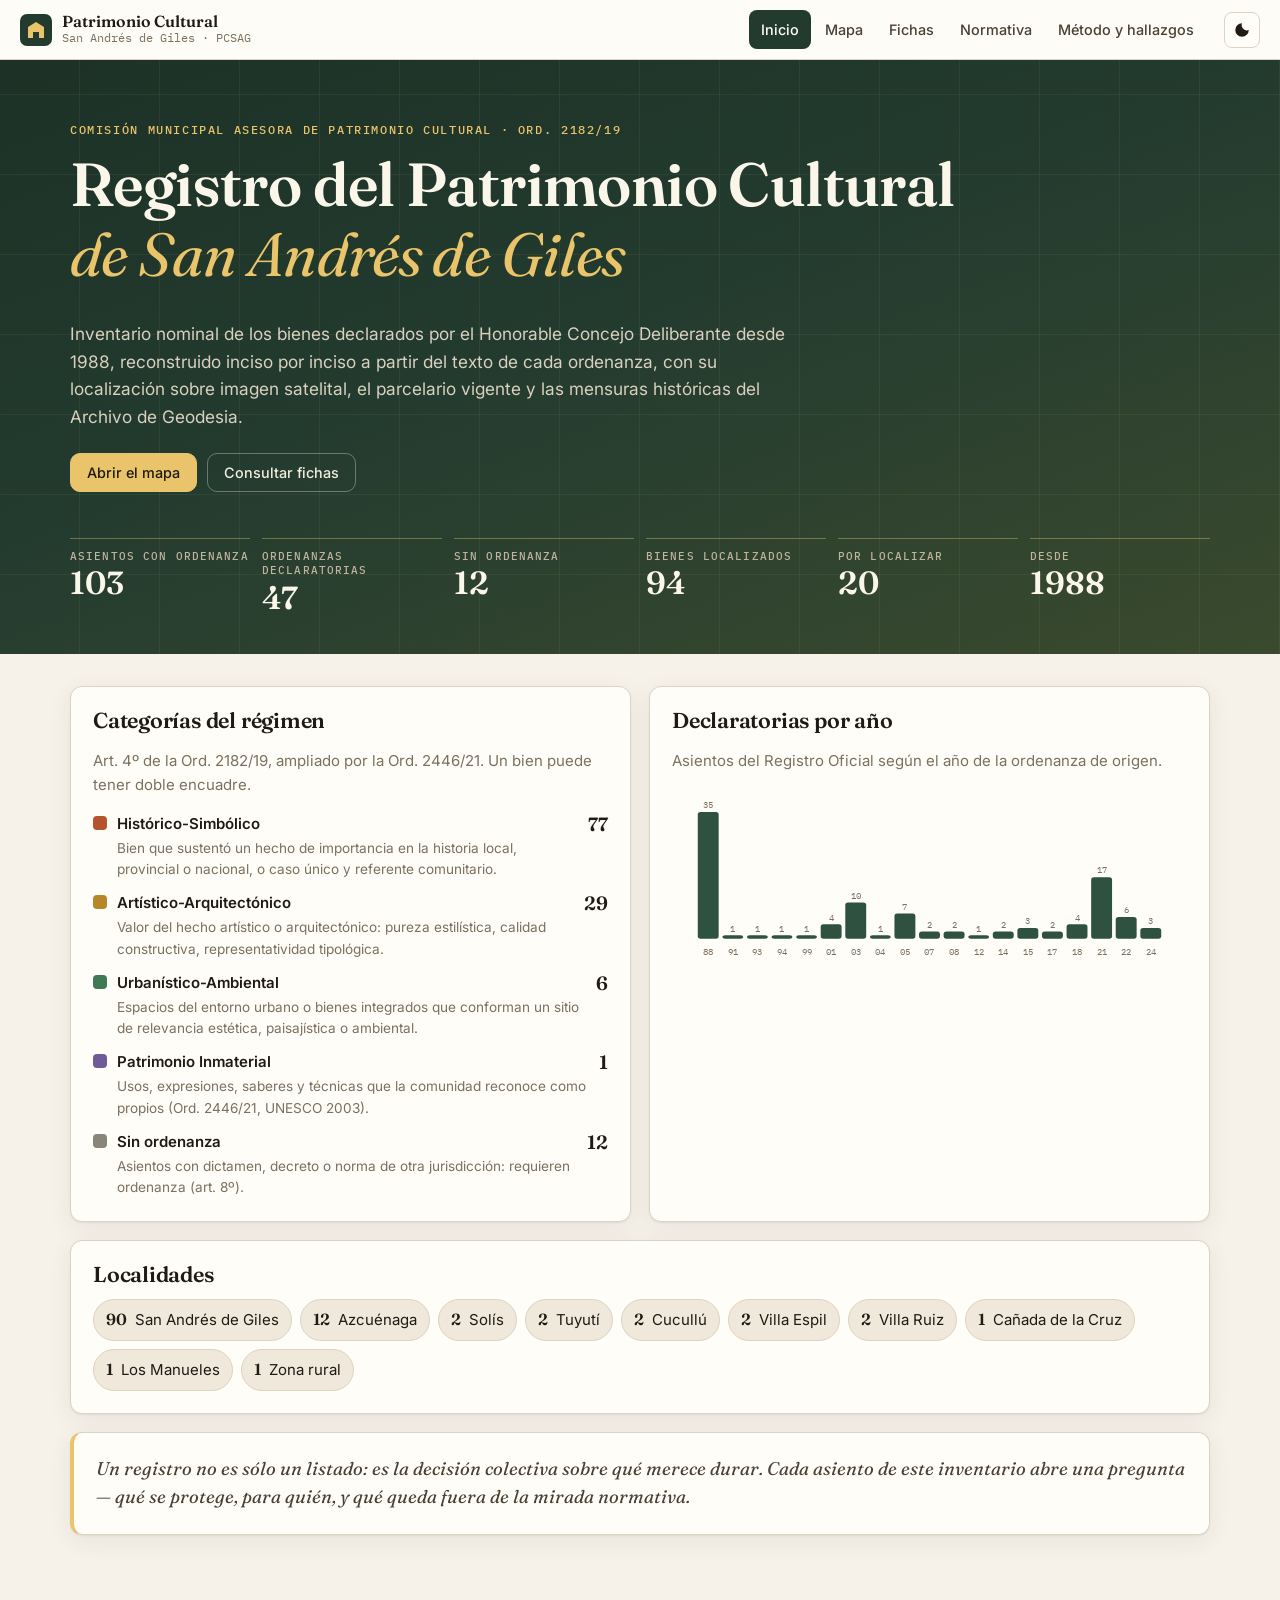
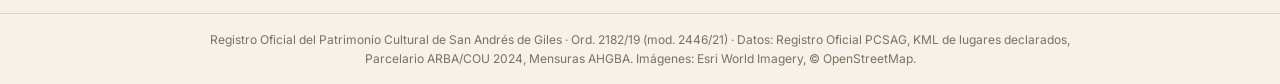
==== index.html @ 026e9250 "Initial commit" ====
<!doctype html>
<html lang="es">
<head>
<meta charset="utf-8">
<meta name="viewport" content="width=device-width, initial-scale=1">
<title>Registro del Patrimonio Cultural · San Andrés de Giles</title>
<meta name="description" content="Registro Oficial del Patrimonio Cultural de San Andrés de Giles (PCSAG): mapa de bienes declarados, fichas patrimoniales, parcelario actual y mensuras históricas del AHGBA.">
<link rel="icon" href="data:image/svg+xml,%3Csvg xmlns='http://www.w3.org/2000/svg' viewBox='0 0 32 32'%3E%3Crect width='32' height='32' rx='7' fill='%23233b2f'/%3E%3Cpath d='M8 24V13l8-5 8 5v11h-5v-6h-6v6z' fill='%23e9c46a'/%3E%3C/svg%3E">
<link rel="preconnect" href="https://fonts.googleapis.com">
<link rel="preconnect" href="https://fonts.gstatic.com" crossorigin>
<link href="https://fonts.googleapis.com/css2?family=Fraunces:ital,opsz,wght@0,9..144,400;0,9..144,600;0,9..144,700;1,9..144,400&family=Inter:wght@400;500;600&family=IBM+Plex+Mono:wght@400;500&display=swap" rel="stylesheet">
<link rel="stylesheet" href="vendor/leaflet/leaflet.css">
<link rel="stylesheet" href="css/styles.css">
</head>
<body>
<a class="skip" href="#main">Saltar al contenido</a>
<header class="top">
  <a class="brand" href="#/">
    <svg viewBox="0 0 32 32" aria-hidden="true"><rect width="32" height="32" rx="7" class="b-bg"/><path d="M8 24V13l8-5 8 5v11h-5v-6h-6v6z" class="b-fg"/></svg>
    <span><b>Patrimonio Cultural</b><small>San Andrés de Giles · PCSAG</small></span>
  </a>
  <nav class="tabs" aria-label="Secciones">
    <a href="#/" data-r="inicio">Inicio</a>
    <a href="#/mapa" data-r="mapa">Mapa</a>
    <a href="#/fichas" data-r="fichas">Fichas</a>
    <a href="#/normativa" data-r="normativa">Normativa</a>
    <a href="#/acerca" data-r="acerca">Método y hallazgos</a>
  </nav>
  <button class="icon-btn" id="themeBtn" title="Cambiar tema" aria-label="Cambiar tema claro u oscuro">
    <svg viewBox="0 0 24 24"><path d="M12 3a9 9 0 1 0 9 9 7 7 0 0 1-9-9z"/></svg>
  </button>
</header>

<main id="main">
  <!-- INICIO -->
  <section class="view" id="v-inicio">
    <div class="hero">
      <div class="hero-in">
        <p class="kicker">Comisión Municipal Asesora de Patrimonio Cultural · Ord. 2182/19</p>
        <h1>Registro del Patrimonio Cultural<br><em>de San Andrés de Giles</em></h1>
        <p class="lede">Inventario nominal de los bienes declarados por el Honorable Concejo Deliberante desde 1988, reconstruido inciso por inciso a partir del texto de cada ordenanza, con su localización sobre imagen satelital, el parcelario vigente y las mensuras históricas del Archivo de Geodesia.</p>
        <div class="hero-cta">
          <a class="btn primary" href="#/mapa">Abrir el mapa</a>
          <a class="btn" href="#/fichas">Consultar fichas</a>
        </div>
      </div>
      <dl class="stats" id="stats"></dl>
    </div>
    <div class="wrap">
      <div class="grid2">
        <article class="panel">
          <h2>Categorías del régimen</h2>
          <p class="muted">Art. 4º de la Ord. 2182/19, ampliado por la Ord. 2446/21. Un bien puede tener doble encuadre.</p>
          <ul class="cats" id="catList"></ul>
        </article>
        <article class="panel">
          <h2>Declaratorias por año</h2>
          <p class="muted">Asientos del Registro Oficial según el año de la ordenanza de origen.</p>
          <div id="chartYears" class="chart"></div>
        </article>
      </div>
      <article class="panel">
        <h2>Localidades</h2>
        <div class="loc-strip" id="locStrip"></div>
      </article>
      <article class="panel quote">
        <p>Un registro no es sólo un listado: es la decisión colectiva sobre qué merece durar. Cada asiento de este inventario abre una pregunta — qué se protege, para quién, y qué queda fuera de la mirada normativa.</p>
      </article>
    </div>
  </section>

  <!-- MAPA -->
  <section class="view" id="v-mapa">
    <div class="map-shell">
      <aside class="side" id="side">
        <div class="side-head">
          <input type="search" id="mapSearch" placeholder="Buscar bien, ordenanza o nomenclatura (I-A-95-2)…" aria-label="Buscar en el mapa">
          <div class="chips" id="mapFilters"></div>
        </div>
        <div class="side-list" id="mapList"></div>
        <div class="side-foot" id="locPanel"></div>
      </aside>
      <div class="map-wrap">
        <div id="map" role="region" aria-label="Mapa del patrimonio"></div>
        <button class="side-toggle" id="sideToggle" aria-label="Mostrar u ocultar lista">☰ Lista</button>
        <div class="layers" id="layers">
          <h3>Capas</h3>
          <label><input type="checkbox" data-l="bienes" checked> Bienes declarados</label>
          <label><input type="checkbox" data-l="parcelario"> Parcelario 2024 <span class="note" id="parcNote"></span></label>
          <label><input type="checkbox" data-l="mensuras"> Mensuras históricas AHGBA</label>
          <label><input type="checkbox" data-l="caminos"> Caminos de las mensuras</label>
          <label><input type="checkbox" data-l="estancias"> Estancias, puestos y postas</label>
          <label class="op">Opacidad mensuras <input type="range" id="mensOp" min="0" max="100" value="55"></label>
          <h3>Base</h3>
          <label><input type="radio" name="base" value="sat" checked> Satelital + nombres</label>
          <label><input type="radio" name="base" value="satp"> Satelital puro</label>
          <label><input type="radio" name="base" value="osm"> Callejero</label>
          <div class="legend" id="legend"></div>
        </div>
        <div class="locate-bar" id="locateBar" hidden></div>
      </div>
    </div>
  </section>

  <!-- FICHAS -->
  <section class="view" id="v-fichas">
    <div class="wrap">
      <header class="sec-head">
        <p class="kicker">Catálogo</p>
        <h1>Fichas patrimoniales</h1>
        <p class="muted">Una ficha por asiento del Registro Oficial (103 bienes con ordenanza) y por cada asiento sin respaldo de ordenanza (12).</p>
      </header>
      <div class="filters" id="fFilters">
        <input type="search" id="fSearch" placeholder="Buscar por nombre, ubicación, ordenanza…" aria-label="Buscar fichas">
        <select id="fLoc" aria-label="Localidad"></select>
        <select id="fCat" aria-label="Categoría"></select>
        <select id="fTipo" aria-label="Tipo de bien"></select>
        <select id="fLst" aria-label="Localización"></select>
        <label class="chk"><input type="checkbox" id="fSin"> Incluir sin ordenanza</label>
      </div>
      <p class="count" id="fCount"></p>
      <div class="cards" id="cards"></div>
    </div>
  </section>

  <!-- FICHA -->
  <section class="view" id="v-ficha"><div class="wrap" id="ficha"></div></section>

  <!-- NORMATIVA -->
  <section class="view" id="v-normativa">
    <div class="wrap">
      <header class="sec-head">
        <p class="kicker">Marco normativo</p>
        <h1>Ordenanzas y régimen</h1>
        <p class="muted">Régimen orgánico y ordenanzas declaratorias del H.C.D., con el número de asientos que cada una genera en el Registro.</p>
      </header>
      <div id="normas"></div>
      <h2 class="mt">Solicitudes con dictamen desfavorable</h2>
      <div id="desf"></div>
    </div>
  </section>

  <!-- ACERCA -->
  <section class="view" id="v-acerca">
    <div class="wrap prose" id="acerca"></div>
  </section>
</main>

<footer class="foot">
  <p>Registro Oficial del Patrimonio Cultural de San Andrés de Giles · Ord. 2182/19 (mod. 2446/21) · Datos: Registro Oficial PCSAG, KML de lugares declarados, Parcelario ARBA/COU 2024, Mensuras AHGBA. Imágenes: Esri World Imagery, © OpenStreetMap.</p>
</footer>

<script src="vendor/leaflet/leaflet.js"></script>
<script src="js/app.js"></script>
</body>
</html>
---- vendor/leaflet/leaflet.css ----
/* required styles */

.leaflet-pane,
.leaflet-tile,
.leaflet-marker-icon,
.leaflet-marker-shadow,
.leaflet-tile-container,
.leaflet-pane > svg,
.leaflet-pane > canvas,
.leaflet-zoom-box,
.leaflet-image-layer,
.leaflet-layer {
	position: absolute;
	left: 0;
	top: 0;
	}
.leaflet-container {
	overflow: hidden;
	}
.leaflet-tile,
.leaflet-marker-icon,
.leaflet-marker-shadow {
	-webkit-user-select: none;
	   -moz-user-select: none;
	        user-select: none;
	  -webkit-user-drag: none;
	}
/* Prevents IE11 from highlighting tiles in blue */
.leaflet-tile::selection {
	background: transparent;
}
/* Safari renders non-retina tile on retina better with this, but Chrome is worse */
.leaflet-safari .leaflet-tile {
	image-rendering: -webkit-optimize-contrast;
	}
/* hack that prevents hw layers "stretching" when loading new tiles */
.leaflet-safari .leaflet-tile-container {
	width: 1600px;
	height: 1600px;
	-webkit-transform-origin: 0 0;
	}
.leaflet-marker-icon,
.leaflet-marker-shadow {
	display: block;
	}
/* .leaflet-container svg: reset svg max-width decleration shipped in Joomla! (joomla.org) 3.x */
/* .leaflet-container img: map is broken in FF if you have max-width: 100% on tiles */
.leaflet-container .leaflet-overlay-pane svg {
	max-width: none !important;
	max-height: none !important;
	}
.leaflet-container .leaflet-marker-pane img,
.leaflet-container .leaflet-shadow-pane img,
.leaflet-container .leaflet-tile-pane img,
.leaflet-container img.leaflet-image-layer,
.leaflet-container .leaflet-tile {
	max-width: none !important;
	max-height: none !important;
	width: auto;
	padding: 0;
	}

.leaflet-container img.leaflet-tile {
	/* See: https://bugs.chromium.org/p/chromium/issues/detail?id=600120 */
	mix-blend-mode: plus-lighter;
}

.leaflet-container.leaflet-touch-zoom {
	-ms-touch-action: pan-x pan-y;
	touch-action: pan-x pan-y;
	}
.leaflet-container.leaflet-touch-drag {
	-ms-touch-action: pinch-zoom;
	/* Fallback for FF which doesn't support pinch-zoom */
	touch-action: none;
	touch-action: pinch-zoom;
}
.leaflet-container.leaflet-touch-drag.leaflet-touch-zoom {
	-ms-touch-action: none;
	touch-action: none;
}
.leaflet-container {
	-webkit-tap-highlight-color: transparent;
}
.leaflet-container a {
	-webkit-tap-highlight-color: rgba(51, 181, 229, 0.4);
}
.leaflet-tile {
	filter: inherit;
	visibility: hidden;
	}
.leaflet-tile-loaded {
	visibility: inherit;
	}
.leaflet-zoom-box {
	width: 0;
	height: 0;
	-moz-box-sizing: border-box;
	     box-sizing: border-box;
	z-index: 800;
	}
/* workaround for https://bugzilla.mozilla.org/show_bug.cgi?id=888319 */
.leaflet-overlay-pane svg {
	-moz-user-select: none;
	}

.leaflet-pane         { z-index: 400; }

.leaflet-tile-pane    { z-index: 200; }
.leaflet-overlay-pane { z-index: 400; }
.leaflet-shadow-pane  { z-index: 500; }
.leaflet-marker-pane  { z-index: 600; }
.leaflet-tooltip-pane   { z-index: 650; }
.leaflet-popup-pane   { z-index: 700; }

.leaflet-map-pane canvas { z-index: 100; }
.leaflet-map-pane svg    { z-index: 200; }

.leaflet-vml-shape {
	width: 1px;
	height: 1px;
	}
.lvml {
	behavior: url(#default#VML);
	display: inline-block;
	position: absolute;
	}


/* control positioning */

.leaflet-control {
	position: relative;
	z-index: 800;
	pointer-events: visiblePainted; /* IE 9-10 doesn't have auto */
	pointer-events: auto;
	}
.leaflet-top,
.leaflet-bottom {
	position: absolute;
	z-index: 1000;
	pointer-events: none;
	}
.leaflet-top {
	top: 0;
	}
.leaflet-right {
	right: 0;
	}
.leaflet-bottom {
	bottom: 0;
	}
.leaflet-left {
	left: 0;
	}
.leaflet-control {
	float: left;
	clear: both;
	}
.leaflet-right .leaflet-control {
	float: right;
	}
.leaflet-top .leaflet-control {
	margin-top: 10px;
	}
.leaflet-bottom .leaflet-control {
	margin-bottom: 10px;
	}
.leaflet-left .leaflet-control {
	margin-left: 10px;
	}
.leaflet-right .leaflet-control {
	margin-right: 10px;
	}


/* zoom and fade animations */

.leaflet-fade-anim .leaflet-popup {
	opacity: 0;
	-webkit-transition: opacity 0.2s linear;
	   -moz-transition: opacity 0.2s linear;
	        transition: opacity 0.2s linear;
	}
.leaflet-fade-anim .leaflet-map-pane .leaflet-popup {
	opacity: 1;
	}
.leaflet-zoom-animated {
	-webkit-transform-origin: 0 0;
	    -ms-transform-origin: 0 0;
	        transform-origin: 0 0;
	}
svg.leaflet-zoom-animated {
	will-change: transform;
}

.leaflet-zoom-anim .leaflet-zoom-animated {
	-webkit-transition: -webkit-transform 0.25s cubic-bezier(0,0,0.25,1);
	   -moz-transition:    -moz-transform 0.25s cubic-bezier(0,0,0.25,1);
	        transition:         transform 0.25s cubic-bezier(0,0,0.25,1);
	}
.leaflet-zoom-anim .leaflet-tile,
.leaflet-pan-anim .leaflet-tile {
	-webkit-transition: none;
	   -moz-transition: none;
	        transition: none;
	}

.leaflet-zoom-anim .leaflet-zoom-hide {
	visibility: hidden;
	}


/* cursors */

.leaflet-interactive {
	cursor: pointer;
	}
.leaflet-grab {
	cursor: -webkit-grab;
	cursor:    -moz-grab;
	cursor:         grab;
	}
.leaflet-crosshair,
.leaflet-crosshair .leaflet-interactive {
	cursor: crosshair;
	}
.leaflet-popup-pane,
.leaflet-control {
	cursor: auto;
	}
.leaflet-dragging .leaflet-grab,
.leaflet-dragging .leaflet-grab .leaflet-interactive,
.leaflet-dragging .leaflet-marker-draggable {
	cursor: move;
	cursor: -webkit-grabbing;
	cursor:    -moz-grabbing;
	cursor:         grabbing;
	}

/* marker & overlays interactivity */
.leaflet-marker-icon,
.leaflet-marker-shadow,
.leaflet-image-layer,
.leaflet-pane > svg path,
.leaflet-tile-container {
	pointer-events: none;
	}

.leaflet-marker-icon.leaflet-interactive,
.leaflet-image-layer.leaflet-interactive,
.leaflet-pane > svg path.leaflet-interactive,
svg.leaflet-image-layer.leaflet-interactive path {
	pointer-events: visiblePainted; /* IE 9-10 doesn't have auto */
	pointer-events: auto;
	}

/* visual tweaks */

.leaflet-container {
	background: #ddd;
	outline-offset: 1px;
	}
.leaflet-container a {
	color: #0078A8;
	}
.leaflet-zoom-box {
	border: 2px dotted #38f;
	background: rgba(255,255,255,0.5);
	}


/* general typography */
.leaflet-container {
	font-family: "Helvetica Neue", Arial, Helvetica, sans-serif;
	font-size: 12px;
	font-size: 0.75rem;
	line-height: 1.5;
	}


/* general toolbar styles */

.leaflet-bar {
	box-shadow: 0 1px 5px rgba(0,0,0,0.65);
	border-radius: 4px;
	}
.leaflet-bar a {
	background-color: #fff;
	border-bottom: 1px solid #ccc;
	width: 26px;
	height: 26px;
	line-height: 26px;
	display: block;
	text-align: center;
	text-decoration: none;
	color: black;
	}
.leaflet-bar a,
.leaflet-control-layers-toggle {
	background-position: 50% 50%;
	background-repeat: no-repeat;
	display: block;
	}
.leaflet-bar a:hover,
.leaflet-bar a:focus {
	background-color: #f4f4f4;
	}
.leaflet-bar a:first-child {
	border-top-left-radius: 4px;
	border-top-right-radius: 4px;
	}
.leaflet-bar a:last-child {
	border-bottom-left-radius: 4px;
	border-bottom-right-radius: 4px;
	border-bottom: none;
	}
.leaflet-bar a.leaflet-disabled {
	cursor: default;
	background-color: #f4f4f4;
	color: #bbb;
	}

.leaflet-touch .leaflet-bar a {
	width: 30px;
	height: 30px;
	line-height: 30px;
	}
.leaflet-touch .leaflet-bar a:first-child {
	border-top-left-radius: 2px;
	border-top-right-radius: 2px;
	}
.leaflet-touch .leaflet-bar a:last-child {
	border-bottom-left-radius: 2px;
	border-bottom-right-radius: 2px;
	}

/* zoom control */

.leaflet-control-zoom-in,
.leaflet-control-zoom-out {
	font: bold 18px 'Lucida Console', Monaco, monospace;
	text-indent: 1px;
	}

.leaflet-touch .leaflet-control-zoom-in, .leaflet-touch .leaflet-control-zoom-out  {
	font-size: 22px;
	}


/* layers control */

.leaflet-control-layers {
	box-shadow: 0 1px 5px rgba(0,0,0,0.4);
	background: #fff;
	border-radius: 5px;
	}
.leaflet-control-layers-toggle {
	background-image: url(images/layers.png);
	width: 36px;
	height: 36px;
	}
.leaflet-retina .leaflet-control-layers-toggle {
	background-image: url(images/layers-2x.png);
	background-size: 26px 26px;
	}
.leaflet-touch .leaflet-control-layers-toggle {
	width: 44px;
	height: 44px;
	}
.leaflet-control-layers .leaflet-control-layers-list,
.leaflet-control-layers-expanded .leaflet-control-layers-toggle {
	display: none;
	}
.leaflet-control-layers-expanded .leaflet-control-layers-list {
	display: block;
	position: relative;
	}
.leaflet-control-layers-expanded {
	padding: 6px 10px 6px 6px;
	color: #333;
	background: #fff;
	}
.leaflet-control-layers-scrollbar {
	overflow-y: scroll;
	overflow-x: hidden;
	padding-right: 5px;
	}
.leaflet-control-layers-selector {
	margin-top: 2px;
	position: relative;
	top: 1px;
	}
.leaflet-control-layers label {
	display: block;
	font-size: 13px;
	font-size: 1.08333em;
	}
.leaflet-control-layers-separator {
	height: 0;
	border-top: 1px solid #ddd;
	margin: 5px -10px 5px -6px;
	}

/* Default icon URLs */
.leaflet-default-icon-path { /* used only in path-guessing heuristic, see L.Icon.Default */
	background-image: url(images/marker-icon.png);
	}


/* attribution and scale controls */

.leaflet-container .leaflet-control-attribution {
	background: #fff;
	background: rgba(255, 255, 255, 0.8);
	margin: 0;
	}
.leaflet-control-attribution,
.leaflet-control-scale-line {
	padding: 0 5px;
	color: #333;
	line-height: 1.4;
	}
.leaflet-control-attribution a {
	text-decoration: none;
	}
.leaflet-control-attribution a:hover,
.leaflet-control-attribution a:focus {
	text-decoration: underline;
	}
.leaflet-attribution-flag {
	display: inline !important;
	vertical-align: baseline !important;
	width: 1em;
	height: 0.6669em;
	}
.leaflet-left .leaflet-control-scale {
	margin-left: 5px;
	}
.leaflet-bottom .leaflet-control-scale {
	margin-bottom: 5px;
	}
.leaflet-control-scale-line {
	border: 2px solid #777;
	border-top: none;
	line-height: 1.1;
	padding: 2px 5px 1px;
	white-space: nowrap;
	-moz-box-sizing: border-box;
	     box-sizing: border-box;
	background: rgba(255, 255, 255, 0.8);
	text-shadow: 1px 1px #fff;
	}
.leaflet-control-scale-line:not(:first-child) {
	border-top: 2px solid #777;
	border-bottom: none;
	margin-top: -2px;
	}
.leaflet-control-scale-line:not(:first-child):not(:last-child) {
	border-bottom: 2px solid #777;
	}

.leaflet-touch .leaflet-control-attribution,
.leaflet-touch .leaflet-control-layers,
.leaflet-touch .leaflet-bar {
	box-shadow: none;
	}
.leaflet-touch .leaflet-control-layers,
.leaflet-touch .leaflet-bar {
	border: 2px solid rgba(0,0,0,0.2);
	background-clip: padding-box;
	}


/* popup */

.leaflet-popup {
	position: absolute;
	text-align: center;
	margin-bottom: 20px;
	}
.leaflet-popup-content-wrapper {
	padding: 1px;
	text-align: left;
	border-radius: 12px;
	}
.leaflet-popup-content {
	margin: 13px 24px 13px 20px;
	line-height: 1.3;
	font-size: 13px;
	font-size: 1.08333em;
	min-height: 1px;
	}
.leaflet-popup-content p {
	margin: 17px 0;
	margin: 1.3em 0;
	}
.leaflet-popup-tip-container {
	width: 40px;
	height: 20px;
	position: absolute;
	left: 50%;
	margin-top: -1px;
	margin-left: -20px;
	overflow: hidden;
	pointer-events: none;
	}
.leaflet-popup-tip {
	width: 17px;
	height: 17px;
	padding: 1px;

	margin: -10px auto 0;
	pointer-events: auto;

	-webkit-transform: rotate(45deg);
	   -moz-transform: rotate(45deg);
	    -ms-transform: rotate(45deg);
	        transform: rotate(45deg);
	}
.leaflet-popup-content-wrapper,
.leaflet-popup-tip {
	background: white;
	color: #333;
	box-shadow: 0 3px 14px rgba(0,0,0,0.4);
	}
.leaflet-container a.leaflet-popup-close-button {
	position: absolute;
	top: 0;
	right: 0;
	border: none;
	text-align: center;
	width: 24px;
	height: 24px;
	font: 16px/24px Tahoma, Verdana, sans-serif;
	color: #757575;
	text-decoration: none;
	background: transparent;
	}
.leaflet-container a.leaflet-popup-close-button:hover,
.leaflet-container a.leaflet-popup-close-button:focus {
	color: #585858;
	}
.leaflet-popup-scrolled {
	overflow: auto;
	}

.leaflet-oldie .leaflet-popup-content-wrapper {
	-ms-zoom: 1;
	}
.leaflet-oldie .leaflet-popup-tip {
	width: 24px;
	margin: 0 auto;

	-ms-filter: "progid:DXImageTransform.Microsoft.Matrix(M11=0.70710678, M12=0.70710678, M21=-0.70710678, M22=0.70710678)";
	filter: progid:DXImageTransform.Microsoft.Matrix(M11=0.70710678, M12=0.70710678, M21=-0.70710678, M22=0.70710678);
	}

.leaflet-oldie .leaflet-control-zoom,
.leaflet-oldie .leaflet-control-layers,
.leaflet-oldie .leaflet-popup-content-wrapper,
.leaflet-oldie .leaflet-popup-tip {
	border: 1px solid #999;
	}


/* div icon */

.leaflet-div-icon {
	background: #fff;
	border: 1px solid #666;
	}


/* Tooltip */
/* Base styles for the element that has a tooltip */
.leaflet-tooltip {
	position: absolute;
	padding: 6px;
	background-color: #fff;
	border: 1px solid #fff;
	border-radius: 3px;
	color: #222;
	white-space: nowrap;
	-webkit-user-select: none;
	-moz-user-select: none;
	-ms-user-select: none;
	user-select: none;
	pointer-events: none;
	box-shadow: 0 1px 3px rgba(0,0,0,0.4);
	}
.leaflet-tooltip.leaflet-interactive {
	cursor: pointer;
	pointer-events: auto;
	}
.leaflet-tooltip-top:before,
.leaflet-tooltip-bottom:before,
.leaflet-tooltip-left:before,
.leaflet-tooltip-right:before {
	position: absolute;
	pointer-events: none;
	border: 6px solid transparent;
	background: transparent;
	content: "";
	}

/* Directions */

.leaflet-tooltip-bottom {
	margin-top: 6px;
}
.leaflet-tooltip-top {
	margin-top: -6px;
}
.leaflet-tooltip-bottom:before,
.leaflet-tooltip-top:before {
	left: 50%;
	margin-left: -6px;
	}
.leaflet-tooltip-top:before {
	bottom: 0;
	margin-bottom: -12px;
	border-top-color: #fff;
	}
.leaflet-tooltip-bottom:before {
	top: 0;
	margin-top: -12px;
	margin-left: -6px;
	border-bottom-color: #fff;
	}
.leaflet-tooltip-left {
	margin-left: -6px;
}
.leaflet-tooltip-right {
	margin-left: 6px;
}
.leaflet-tooltip-left:before,
.leaflet-tooltip-right:before {
	top: 50%;
	margin-top: -6px;
	}
.leaflet-tooltip-left:before {
	right: 0;
	margin-right: -12px;
	border-left-color: #fff;
	}
.leaflet-tooltip-right:before {
	left: 0;
	margin-left: -12px;
	border-right-color: #fff;
	}

/* Printing */

@media print {
	/* Prevent printers from removing background-images of controls. */
	.leaflet-control {
		-webkit-print-color-adjust: exact;
		print-color-adjust: exact;
		}
	}
---- css/styles.css ----
:root{
  --bg:#f6f2ea; --surface:#fffdf8; --surface-2:#efe8db; --line:#ddd3c2; --line-2:#c9bca6;
  --ink:#1f1a14; --ink-2:#4a4034; --ink-3:#7c705f;
  --brand:#233b2f; --brand-2:#2f5140; --accent:#e9c46a; --accent-ink:#8a6414;
  --c1:#b4532e; --c2:#b8862a; --c3:#3f7a55; --c4:#6f5a9a; --c0:#8a8579;
  --ok:#3f7a55; --warn:#b8862a; --bad:#b4532e;
  --shadow:0 1px 2px rgba(40,30,15,.06),0 6px 24px rgba(40,30,15,.07);
  --r:12px; --top:60px;
  --serif:'Fraunces',Georgia,serif; --sans:'Inter',system-ui,-apple-system,Segoe UI,sans-serif; --mono:'IBM Plex Mono',ui-monospace,monospace;
  color-scheme:light;
}
@media (prefers-color-scheme:dark){:root:not([data-theme="light"]){
  --bg:#14120f; --surface:#1c1915; --surface-2:#25211b; --line:#342e25; --line-2:#4a4133;
  --ink:#efe9df; --ink-2:#cfc4b3; --ink-3:#978b78;
  --brand:#9cc5ab; --brand-2:#bfe0cb; --accent:#e9c46a; --accent-ink:#e9c46a;
  --c1:#e07a54; --c2:#e0b04f; --c3:#6fb38a; --c4:#a893d6; --c0:#9a9486;
  --shadow:0 1px 2px rgba(0,0,0,.3),0 8px 28px rgba(0,0,0,.35); color-scheme:dark;
}}
:root[data-theme="dark"]{
  --bg:#14120f; --surface:#1c1915; --surface-2:#25211b; --line:#342e25; --line-2:#4a4133;
  --ink:#efe9df; --ink-2:#cfc4b3; --ink-3:#978b78;
  --brand:#9cc5ab; --brand-2:#bfe0cb; --accent:#e9c46a; --accent-ink:#e9c46a;
  --c1:#e07a54; --c2:#e0b04f; --c3:#6fb38a; --c4:#a893d6; --c0:#9a9486;
  --shadow:0 1px 2px rgba(0,0,0,.3),0 8px 28px rgba(0,0,0,.35); color-scheme:dark;
}
*{box-sizing:border-box}
html,body{margin:0}
body{background:var(--bg);color:var(--ink);font:15px/1.6 var(--sans);-webkit-font-smoothing:antialiased;min-height:100vh;display:flex;flex-direction:column}
a{color:var(--brand)}
img{max-width:100%;display:block}
h1,h2,h3{font-family:var(--serif);font-weight:600;line-height:1.15;margin:0 0 .5em;letter-spacing:-.01em}
h1{font-size:clamp(1.9rem,4vw,2.8rem)} h2{font-size:1.35rem} h3{font-size:1.05rem}
.muted{color:var(--ink-3)} .mt{margin-top:2.5rem}
.skip{position:absolute;left:-999px}.skip:focus{left:8px;top:8px;z-index:9999;background:var(--surface);padding:6px 10px}
.kicker{font:500 .72rem/1 var(--mono);letter-spacing:.14em;text-transform:uppercase;color:var(--accent-ink);margin:0 0 .9rem}

/* top bar */
.top{position:sticky;top:0;z-index:1000;height:var(--top);display:flex;align-items:center;gap:18px;padding:0 20px;background:color-mix(in srgb,var(--surface) 88%,transparent);backdrop-filter:blur(10px);border-bottom:1px solid var(--line)}
.brand{display:flex;align-items:center;gap:10px;text-decoration:none;color:var(--ink);min-width:0}
.brand svg{width:32px;height:32px;flex:none}.b-bg{fill:#233b2f}.b-fg{fill:#e9c46a}
.brand b{display:block;font:600 1rem/1.1 var(--serif)}.brand small{display:block;font:400 .72rem/1.3 var(--mono);color:var(--ink-3)}
.tabs{display:flex;gap:2px;margin-left:auto;overflow-x:auto;scrollbar-width:none}
.tabs a{padding:8px 12px;border-radius:8px;text-decoration:none;color:var(--ink-2);font-weight:500;font-size:.9rem;white-space:nowrap}
.tabs a:hover{background:var(--surface-2)}
.tabs a.on{background:var(--brand);color:var(--surface)}
.icon-btn{border:1px solid var(--line);background:var(--surface);color:var(--ink);border-radius:8px;width:36px;height:36px;display:grid;place-items:center;cursor:pointer;flex:none}
.icon-btn svg{width:18px;height:18px;fill:currentColor}

main{flex:1}
.view{display:none}.view.on{display:block}
.wrap{max-width:1180px;margin:0 auto;padding:32px 20px 60px}
.btn{display:inline-flex;align-items:center;gap:6px;padding:10px 16px;border-radius:10px;border:1px solid var(--line-2);background:var(--surface);color:var(--ink);text-decoration:none;font:500 .9rem var(--sans);cursor:pointer}
.btn:hover{border-color:var(--ink-3)}
.btn.primary{background:var(--brand);border-color:var(--brand);color:var(--surface)}
.btn.small{padding:6px 10px;font-size:.82rem;border-radius:8px}
.btn.warn{background:var(--accent);border-color:var(--accent);color:#2a2010}

/* hero */
.hero{position:relative;background:linear-gradient(160deg,#1d3127 0%,#233b2f 45%,#3a4a2e 100%);color:#f3ecdf;overflow:hidden}
.hero::after{content:"";position:absolute;inset:0;background:repeating-linear-gradient(90deg,transparent 0 79px,rgba(233,196,106,.07) 79px 80px),repeating-linear-gradient(0deg,transparent 0 79px,rgba(233,196,106,.07) 79px 80px);pointer-events:none}
.hero-in{position:relative;z-index:1;max-width:1180px;margin:0 auto;padding:64px 20px 28px}
.hero h1{color:#fbf6ea;font-size:clamp(2.1rem,5.2vw,3.8rem);font-weight:600}
.hero h1 em{font-style:italic;font-weight:400;color:var(--accent)}
.hero .kicker{color:var(--accent)}
.lede{max-width:720px;font-size:1.08rem;color:#d9d0bf}
.hero-cta{display:flex;gap:10px;margin-top:22px;flex-wrap:wrap}
.hero .btn{background:transparent;color:#f3ecdf;border-color:rgba(243,236,223,.35)}
.hero .btn.primary{background:var(--accent);border-color:var(--accent);color:#1f1a10}
.stats{position:relative;z-index:1;max-width:1180px;margin:0 auto;padding:18px 20px 40px;display:grid;grid-template-columns:repeat(auto-fit,minmax(150px,1fr));gap:12px}
.stats div{border-top:1px solid rgba(233,196,106,.4);padding-top:10px}
.stats dt{font:500 .7rem/1.3 var(--mono);text-transform:uppercase;letter-spacing:.1em;color:#bfb49f}
.stats dd{margin:4px 0 0;font:600 2rem/1 var(--serif);color:#fbf6ea}

.panel{background:var(--surface);border:1px solid var(--line);border-radius:var(--r);padding:22px;box-shadow:var(--shadow);margin-bottom:18px}
.grid2{display:grid;grid-template-columns:1fr 1fr;gap:18px}.grid2 .panel{margin:0}
.grid2+.panel{margin-top:18px}
.cats{list-style:none;padding:0;margin:0;display:grid;gap:10px}
.cats li{display:grid;grid-template-columns:14px 1fr auto;gap:10px;align-items:start}
.cats .sw{width:14px;height:14px;border-radius:4px;margin-top:4px}
.cats b{font-weight:600}.cats p{margin:2px 0 0;font-size:.85rem;color:var(--ink-3)}
.cats .n{font:600 1.2rem var(--serif)}
.chart svg{width:100%;height:auto;display:block}
.chart .bar{fill:var(--brand-2)} .chart .bar:hover{fill:var(--accent-ink)}
.chart text{fill:var(--ink-3);font:10px var(--mono)}
.loc-strip{display:flex;flex-wrap:wrap;gap:8px}
.loc-strip a{display:flex;gap:8px;align-items:baseline;padding:8px 12px;border:1px solid var(--line);border-radius:999px;text-decoration:none;color:var(--ink);background:var(--surface-2)}
.loc-strip a b{font:600 1rem var(--serif)}
.quote{border-left:4px solid var(--accent);font:italic 400 1.15rem/1.55 var(--serif);color:var(--ink-2)}
.quote p{margin:0}

/* map */
#v-mapa.on{display:block}
.map-shell{display:grid;grid-template-columns:360px 1fr;height:calc(100vh - var(--top))}
.side{display:flex;flex-direction:column;background:var(--surface);border-right:1px solid var(--line);min-height:0}
.side-head{padding:14px;border-bottom:1px solid var(--line)}
.side-head input{width:100%}
input[type=search],select{font:inherit;font-size:.9rem;padding:9px 12px;border:1px solid var(--line-2);border-radius:9px;background:var(--surface);color:var(--ink)}
.chips{display:flex;flex-wrap:wrap;gap:6px;margin-top:10px}
.chip{border:1px solid var(--line-2);background:var(--surface);color:var(--ink-2);border-radius:999px;padding:4px 10px;font-size:.78rem;cursor:pointer;display:inline-flex;align-items:center;gap:6px}
.chip .sw{width:9px;height:9px;border-radius:50%}
.chip.off{opacity:.45;text-decoration:line-through}
.side-list{overflow:auto;flex:1;min-height:0}
.item{display:grid;grid-template-columns:10px 1fr auto;gap:10px;padding:10px 14px;border-bottom:1px solid var(--line);cursor:pointer;align-items:start}
.item:hover,.item.sel{background:var(--surface-2)}
.item .sw{width:10px;height:10px;border-radius:50%;margin-top:6px}
.item b{display:block;font-weight:500;font-size:.9rem;line-height:1.35}
.item small{color:var(--ink-3);font-size:.76rem}
.item .tag{font:500 .66rem var(--mono);padding:2px 6px;border-radius:5px;background:var(--surface-2);color:var(--ink-3);white-space:nowrap;margin-top:3px}
.tag.pend{background:color-mix(in srgb,var(--c1) 16%,transparent);color:var(--c1)}
.tag.aprox,.tag.tent{background:color-mix(in srgb,var(--c2) 18%,transparent);color:var(--accent-ink)}
.tag.prop{background:color-mix(in srgb,var(--c4) 18%,transparent);color:var(--c4)}
.side-foot{border-top:1px solid var(--line);padding:12px 14px;font-size:.85rem;background:var(--surface-2)}
.side-foot:empty{display:none}
.side-foot .row{display:flex;gap:6px;flex-wrap:wrap;margin-top:8px}
.map-wrap{position:relative;min-height:0}
#map{position:absolute;inset:0;background:#2a2a24}
.side-toggle{display:none}
.layers{position:absolute;top:12px;right:12px;z-index:500;width:240px;max-height:calc(100% - 24px);overflow:auto;background:var(--surface);color:var(--ink);border:1px solid var(--line);border-radius:12px;padding:12px 14px;box-shadow:var(--shadow);font-size:.85rem}
.layers h3{font:500 .68rem var(--mono);text-transform:uppercase;letter-spacing:.12em;color:var(--ink-3);margin:6px 0 6px}
.layers label{display:flex;gap:8px;align-items:center;padding:3px 0;cursor:pointer}
.layers .op{flex-direction:column;align-items:stretch;gap:2px;color:var(--ink-3);font-size:.78rem}
.layers .note{font-size:.7rem;color:var(--ink-3)}
.legend{margin-top:10px;border-top:1px solid var(--line);padding-top:8px;display:grid;gap:4px;font-size:.78rem}
.legend span{display:flex;gap:8px;align-items:center}
.legend i{width:12px;height:12px;border-radius:3px;display:inline-block}
.layers>h3:first-child{cursor:pointer;display:flex;justify-content:space-between}.layers>h3:first-child::after{content:'▾'}.layers.min>h3:first-child::after{content:'▸'}
.layers.min{width:auto}.layers.min>*:not(h3:first-child){display:none}.layers.min>h3:first-child{margin:0}
.locate-bar{position:absolute;left:56px;top:12px;z-index:600;background:var(--ink);color:var(--bg);border-radius:12px;padding:10px 14px;box-shadow:var(--shadow);display:flex;gap:10px;align-items:center;flex-wrap:wrap;max-width:min(640px,calc(100% - 320px));font-size:.88rem}
.locate-bar input{flex:1;min-width:160px;padding:7px 10px}
.locate-bar .btn{padding:6px 10px;font-size:.8rem}
.leaflet-container{font:inherit}
.leaflet-popup-content-wrapper{background:var(--surface);color:var(--ink);border-radius:12px}
.leaflet-popup-tip{background:var(--surface)}
.leaflet-popup-content{margin:14px 16px;font-size:.86rem;line-height:1.45}
.pop h4{font:600 1rem/1.25 var(--serif);margin:0 0 4px}
.pop .meta{color:var(--ink-3);font-size:.78rem;margin-bottom:8px}
.pop table{border-collapse:collapse;font-size:.78rem}.pop td{padding:1px 8px 1px 0;vertical-align:top}.pop td:first-child{color:var(--ink-3)}
.pop .btn{margin-top:6px}
.locating .leaflet-container{cursor:crosshair}

/* fichas */
.sec-head{margin-bottom:20px}
.filters{display:flex;flex-wrap:wrap;gap:8px;align-items:center;position:sticky;top:var(--top);z-index:10;background:var(--bg);padding:10px 0}
.filters input[type=search]{flex:1;min-width:220px}
.chk{display:flex;gap:6px;align-items:center;font-size:.85rem;color:var(--ink-2)}
.count{color:var(--ink-3);font-size:.85rem}
.cards{display:grid;grid-template-columns:repeat(auto-fill,minmax(250px,1fr));gap:16px}
.card{display:flex;flex-direction:column;background:var(--surface);border:1px solid var(--line);border-radius:var(--r);overflow:hidden;text-decoration:none;color:var(--ink);box-shadow:var(--shadow);transition:transform .15s}
.card:hover{transform:translateY(-2px)}
.card .th{aspect-ratio:16/9;background:var(--surface-2);position:relative;overflow:hidden}
.card .th img{width:100%;height:100%;object-fit:cover}
.card .th .pat{position:absolute;inset:0;display:flex;flex-direction:column;align-items:center;justify-content:center;gap:2px;color:var(--cc);background:repeating-linear-gradient(135deg,transparent 0 10px,color-mix(in srgb,var(--cc) 10%,transparent) 10px 11px),var(--surface-2)}
.card .th .pat span{font:600 2.2rem/1 var(--serif)}.card .th .pat small{font:500 .66rem var(--mono);text-transform:uppercase;letter-spacing:.12em;color:var(--ink-3)}
.card .th .sat{position:absolute;width:512px;height:512px;background:#2a2a24}.card .th .sat img{position:absolute;width:256px;height:256px;max-width:none}
.card .th .dot{position:absolute;left:50%;top:50%;width:14px;height:14px;margin:-7px 0 0 -7px;border-radius:50%;border:2px solid #fff;box-shadow:0 0 0 3px rgba(0,0,0,.25)}
.card .th .id{position:absolute;left:10px;top:10px;font:500 .72rem var(--mono);background:rgba(20,18,15,.72);color:#f3ecdf;padding:3px 7px;border-radius:6px}
.card .bd{padding:12px 14px 14px;display:flex;flex-direction:column;gap:6px;flex:1}
.card h3{font-size:1rem;margin:0}
.card .m{font-size:.78rem;color:var(--ink-3)}
.card .cc{display:flex;gap:4px;flex-wrap:wrap;margin-top:auto}
.pill{font:500 .68rem var(--mono);padding:3px 7px;border-radius:6px;color:#fff}
.pill.c1{background:var(--c1)}.pill.c2{background:var(--c2)}.pill.c3{background:var(--c3)}.pill.c4{background:var(--c4)}.pill.c0{background:var(--c0)}
.pill.ghost{background:var(--surface-2);color:var(--ink-2)}

/* ficha */
.fnav{display:flex;justify-content:space-between;gap:8px;margin-bottom:18px;flex-wrap:wrap}
.fhead{display:grid;grid-template-columns:1fr auto;gap:18px;align-items:end;border-bottom:2px solid var(--ink);padding-bottom:16px;margin-bottom:22px}
.fhead h1{margin:6px 0 10px;font-size:clamp(1.6rem,3.4vw,2.4rem)}
.fid{font:600 3.2rem/1 var(--serif);color:var(--line-2)}
.fgrid{display:grid;grid-template-columns:minmax(0,1.5fr) minmax(0,1fr);gap:26px}
.gal{display:grid;grid-template-columns:repeat(auto-fill,minmax(160px,1fr));gap:8px;margin-bottom:20px}
.gal figure{margin:0;cursor:zoom-in}.gal img{width:100%;aspect-ratio:4/3;object-fit:cover;border-radius:8px}
.gal figcaption{font-size:.72rem;color:var(--ink-3);margin-top:3px}
.gal figure:first-child{grid-column:1/-1}.gal figure:first-child img{aspect-ratio:16/8}
.res{font:400 1.08rem/1.7 var(--serif);color:var(--ink)}
.res::first-letter{font-size:2.6em;float:left;line-height:.9;padding:4px 8px 0 0;color:var(--c,var(--brand))}
.keys{list-style:none;margin:18px 0;padding:0;display:grid;gap:6px}
.keys li{padding:8px 12px;border-left:3px solid var(--c,var(--brand));background:var(--surface-2);border-radius:0 8px 8px 0;font-size:.9rem}
.dl{display:grid;grid-template-columns:150px 1fr;gap:0;border:1px solid var(--line);border-radius:10px;overflow:hidden;background:var(--surface);margin-bottom:18px}
.dl dt,.dl dd{margin:0;padding:8px 12px;border-bottom:1px solid var(--line);font-size:.86rem}
.dl dt{background:var(--surface-2);color:var(--ink-3);font:500 .74rem/1.5 var(--mono);text-transform:uppercase;letter-spacing:.04em}
.dl dt:last-of-type,.dl dd:last-of-type{border-bottom:0}
.dl .mono{font-family:var(--mono);font-size:.82rem}
.minimap{height:280px;border-radius:10px;border:1px solid var(--line);overflow:hidden;margin-bottom:8px;background:#2a2a24}
.lsrc{font-size:.8rem;color:var(--ink-3);margin:0 0 14px}
.box{border:1px dashed var(--line-2);border-radius:10px;padding:14px;margin-bottom:18px;background:var(--surface)}
.box.warn{border-color:var(--c2);background:color-mix(in srgb,var(--c2) 8%,var(--surface))}
.src{padding-left:18px;font-size:.84rem}.src li{margin:3px 0}
.lightbox{position:fixed;inset:0;background:rgba(10,8,5,.9);z-index:3000;display:grid;place-items:center;padding:20px;cursor:zoom-out}
.lightbox img{max-height:86vh;border-radius:6px}.lightbox p{color:#eee;text-align:center;font-size:.85rem}

/* normativa */
.ntable{width:100%;border-collapse:collapse;background:var(--surface);border:1px solid var(--line);border-radius:10px;overflow:hidden;font-size:.86rem}
.ntable th{text-align:left;font:500 .7rem var(--mono);text-transform:uppercase;letter-spacing:.06em;color:var(--ink-3);background:var(--surface-2);padding:9px 10px}
.ntable td{padding:10px;border-top:1px solid var(--line);vertical-align:top}
.ntable td.n{font:600 .95rem var(--serif);white-space:nowrap}
.ntable .k{display:inline-block;font:500 .66rem var(--mono);padding:2px 6px;border-radius:5px;background:var(--surface-2)}
.ntable a.cnt{font:600 .9rem var(--mono);text-decoration:none}
.tscroll{overflow-x:auto}
.prose{max-width:820px}.prose p,.prose li{font-size:1rem}.prose h2{margin-top:2rem}
.prose table{border-collapse:collapse;width:100%;font-size:.9rem}.prose td,.prose th{border-bottom:1px solid var(--line);padding:6px 8px;text-align:left}

.foot{border-top:1px solid var(--line);padding:16px 20px;font-size:.75rem;color:var(--ink-3);text-align:center}
.foot p{margin:0 auto;max-width:900px}
body.map-on .foot{display:none}

@media (max-width:900px){
  .grid2,.fgrid{grid-template-columns:1fr}
  .map-shell{grid-template-columns:1fr}
  .side{position:absolute;z-index:700;left:0;top:0;bottom:0;width:min(88vw,360px);transform:translateX(-100%);transition:transform .2s;box-shadow:var(--shadow)}
  .side.open{transform:none}
  .map-shell{position:relative}
  .side-toggle{display:block;position:absolute;left:56px;top:12px;z-index:650;border:1px solid var(--line);background:var(--surface);color:var(--ink);border-radius:9px;padding:8px 12px;font:500 .85rem var(--sans);box-shadow:var(--shadow)}
  .layers{width:210px;top:auto;bottom:44px;max-height:55%}
  .locate-bar{max-width:calc(100% - 24px);left:12px;top:92px}
  .filters{position:static}.filters select{flex:1 1 45%}
  .tabs a{padding:8px 8px;font-size:.82rem}
  .brand small{display:none}
  .dl{grid-template-columns:1fr}.dl dt{border-bottom:0}
  .fhead{grid-template-columns:1fr}.fid{display:none}
}
@media (max-width:560px){ .brand span{display:none} .top{gap:8px;padding:0 12px} .wrap{padding:22px 16px 48px} }

@media print{
  .top,.foot,.fnav,.no-print,.filters{display:none!important}
  body{background:#fff;color:#000}
  .view{display:none!important}#v-ficha{display:block!important}
  .fgrid{grid-template-columns:1.4fr 1fr}
  .minimap{height:220px}
  .panel,.dl,.box{box-shadow:none}
}
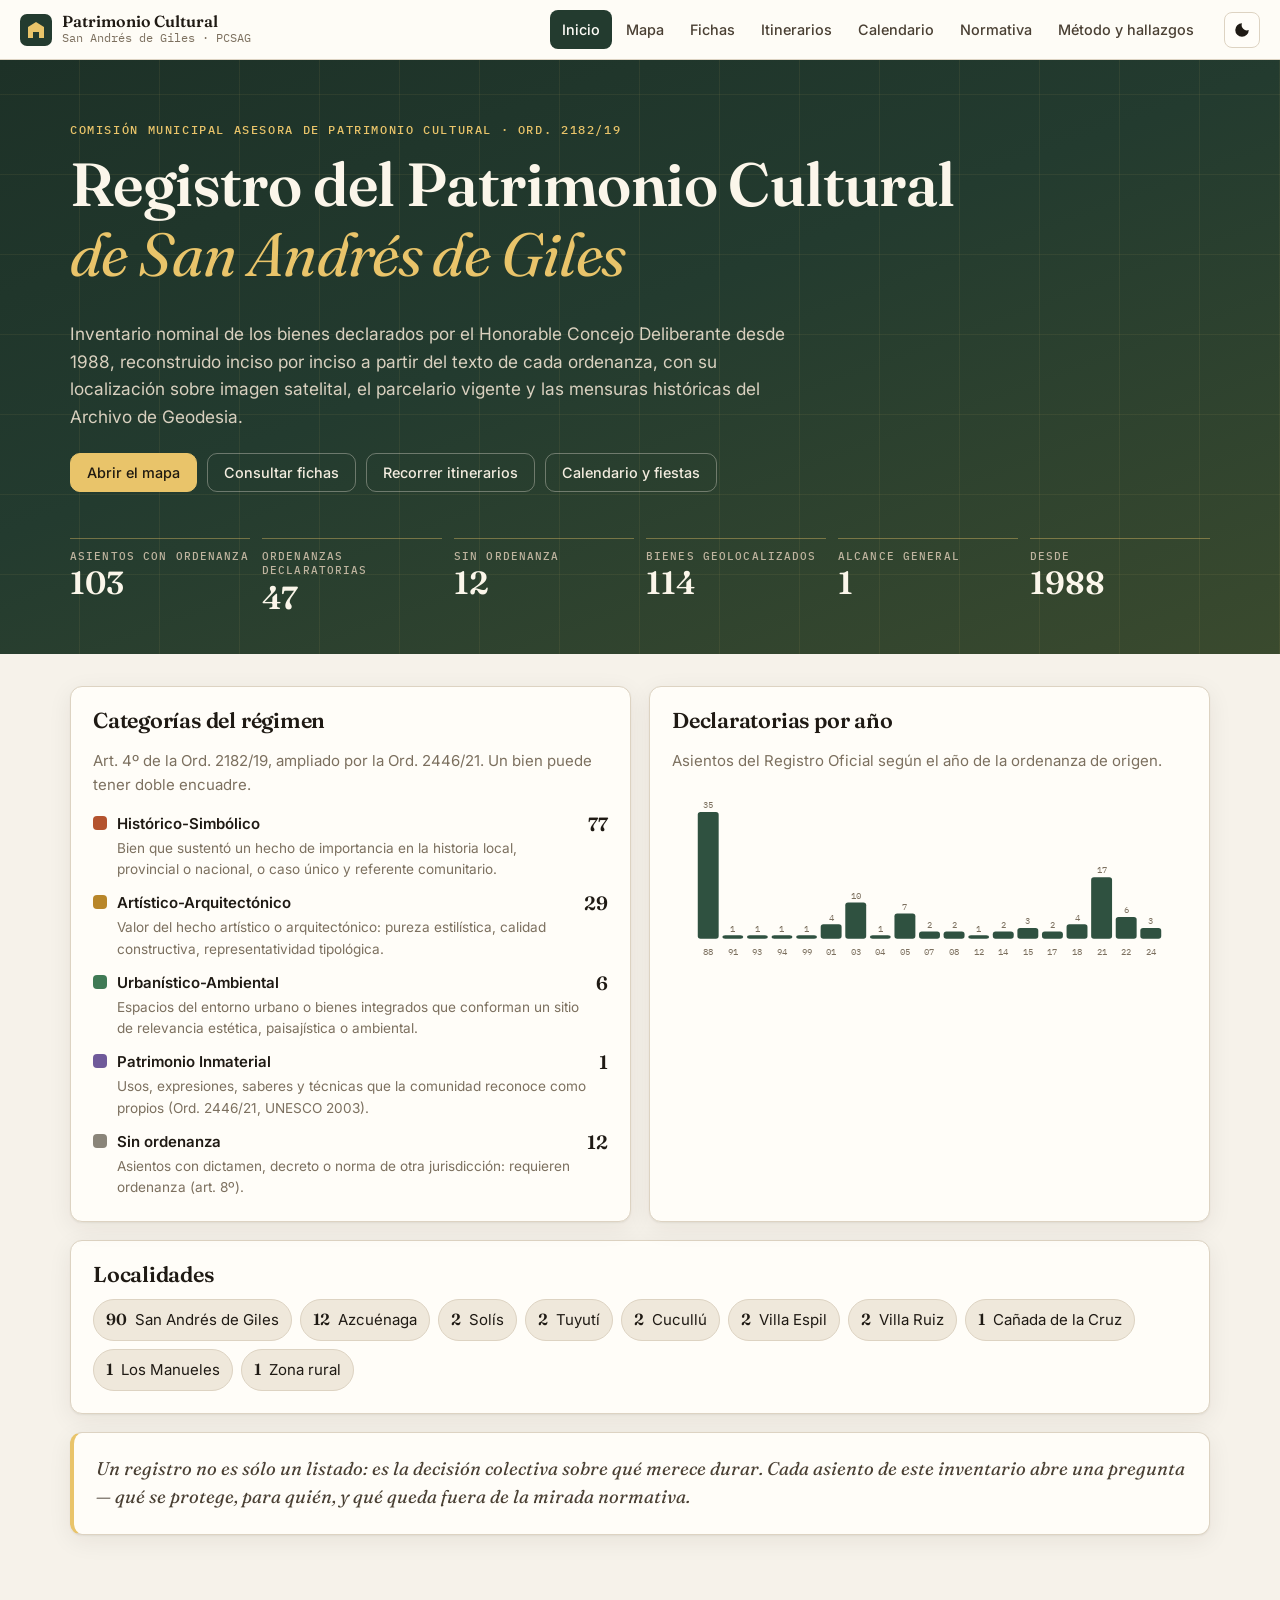
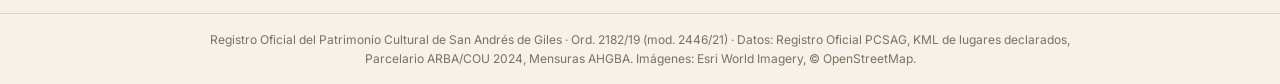
==== commit c671e6d1: "new cambio" ====
--- a/index.html
+++ b/index.html
@@ -9,8 +9,25 @@
 <link rel="preconnect" href="https://fonts.googleapis.com">
 <link rel="preconnect" href="https://fonts.gstatic.com" crossorigin>
 <link href="https://fonts.googleapis.com/css2?family=Fraunces:ital,opsz,wght@0,9..144,400;0,9..144,600;0,9..144,700;1,9..144,400&family=Inter:wght@400;500;600&family=IBM+Plex+Mono:wght@400;500&display=swap" rel="stylesheet">
+<link rel="manifest" href="manifest.json">
+<meta name="theme-color" content="#233b2f">
+<meta name="apple-mobile-web-app-capable" content="yes">
+<meta name="apple-mobile-web-app-status-bar-style" content="black-translucent">
 <link rel="stylesheet" href="vendor/leaflet/leaflet.css">
-<link rel="stylesheet" href="css/styles.css">
+<link rel="stylesheet" href="css/styles.css?v=2.2">
+<script>
+  // Limpieza inmediata de Service Worker y caché antigua
+  if ('serviceWorker' in navigator) {
+    navigator.serviceWorker.getRegistrations().then(regs => {
+      for (let r of regs) r.unregister();
+    });
+  }
+  if ('caches' in window) {
+    caches.keys().then(names => {
+      for (let n of names) caches.delete(n);
+    });
+  }
+</script>
 </head>
 <body>
 <a class="skip" href="#main">Saltar al contenido</a>
@@ -23,6 +40,8 @@
     <a href="#/" data-r="inicio">Inicio</a>
     <a href="#/mapa" data-r="mapa">Mapa</a>
     <a href="#/fichas" data-r="fichas">Fichas</a>
+    <a href="#/itinerarios" data-r="itinerarios">Itinerarios</a>
+    <a href="#/calendario" data-r="calendario">Calendario</a>
     <a href="#/normativa" data-r="normativa">Normativa</a>
     <a href="#/acerca" data-r="acerca">Método y hallazgos</a>
   </nav>
@@ -42,6 +61,8 @@
         <div class="hero-cta">
           <a class="btn primary" href="#/mapa">Abrir el mapa</a>
           <a class="btn" href="#/fichas">Consultar fichas</a>
+          <a class="btn" href="#/itinerarios">Recorrer itinerarios</a>
+          <a class="btn" href="#/calendario">Calendario y fiestas</a>
         </div>
       </div>
       <dl class="stats" id="stats"></dl>
@@ -78,11 +99,25 @@
           <div class="chips" id="mapFilters"></div>
         </div>
         <div class="side-list" id="mapList"></div>
-        <div class="side-foot" id="locPanel"></div>
+        
       </aside>
       <div class="map-wrap">
         <div id="map" role="region" aria-label="Mapa del patrimonio"></div>
         <button class="side-toggle" id="sideToggle" aria-label="Mostrar u ocultar lista">☰ Lista</button>
+        <div class="map-tools" id="mapTools">
+          <button class="tool-btn" id="gpsBtn" title="Mi ubicación GPS" aria-label="Mi ubicación GPS">
+            <svg viewBox="0 0 24 24"><path d="M12 8c-2.21 0-4 1.79-4 4s1.79 4 4 4 4-1.79 4-4-1.79-4-4-4zm8.94 3A8.994 8.994 0 0 0 13 3.06V1h-2v2.06A8.994 8.994 0 0 0 3.06 11H1v2h2.06A8.994 8.994 0 0 0 11 20.94V23h2v-2.06A8.994 8.994 0 0 0 20.94 13H23v-2h-2.06zM12 19c-3.87 0-7-3.13-7-7s3.13-7 7-7 7 3.13 7 7-3.13 7-7 7z"/></svg>
+          </button>
+          <button class="tool-btn" id="measureBtn" title="Medir distancias" aria-label="Medir distancias">
+            <svg viewBox="0 0 24 24"><path d="M19.5 3.5L18 2l-1.5 1.5L15 2l-1.5 1.5L12 2l-1.5 1.5L9 2 7.5 3.5 6 2 4.5 3.5 3 2v20l1.5-1.5L6 22l1.5-1.5L9 22l1.5-1.5L12 22l1.5-1.5L15 22l1.5-1.5L18 22l1.5-1.5L21 22V2l-1.5 1.5zM19 19.09H5V4.91h14v14.18zM7 7h2v2H7zm0 4h2v2H7zm0 4h2v2H7zm4-8h6v2h-6zm0 4h6v2h-6zm0 4h6v2h-6z"/></svg>
+          </button>
+          <button class="tool-btn" id="exportBtn" title="Exportar datos espaciales (GeoJSON/KML)" aria-label="Exportar datos espaciales">
+            <svg viewBox="0 0 24 24"><path d="M19 9h-4V3H9v6H5l7 7 7-7zM5 18v2h14v-2H5z"/></svg>
+          </button>
+        </div>
+        <div class="itinerary-banner" id="itineraryBanner" hidden></div>
+        <div class="measure-bar" id="measureBar" hidden></div>
+        <div class="gps-bar" id="gpsBar" hidden></div>
         <div class="layers" id="layers">
           <h3>Capas</h3>
           <label><input type="checkbox" data-l="bienes" checked> Bienes declarados</label>
@@ -97,7 +132,7 @@
           <label><input type="radio" name="base" value="osm"> Callejero</label>
           <div class="legend" id="legend"></div>
         </div>
-        <div class="locate-bar" id="locateBar" hidden></div>
+        
       </div>
     </div>
   </section>
@@ -116,7 +151,20 @@
         <select id="fCat" aria-label="Categoría"></select>
         <select id="fTipo" aria-label="Tipo de bien"></select>
         <select id="fLst" aria-label="Localización"></select>
+        <select id="fEstado" aria-label="Estado registral">
+          <option value="">Todos los estados</option>
+          <option value="Registro Definitivo">Registro Definitivo</option>
+          <option value="Registro Preventivo">Registro Preventivo</option>
+          <option value="sin">Sin respaldo de ordenanza</option>
+        </select>
+        <select id="fEpoca" aria-label="Época de declaratoria">
+          <option value="">Todas las épocas</option>
+          <option value="1988-1999">1988 - 1999 (Inicios del régimen)</option>
+          <option value="2000-2018">2000 - 2018 (Consolidación)</option>
+          <option value="2019-2024">2019 - 2024 (Ord. 2182/19 y actual)</option>
+        </select>
         <label class="chk"><input type="checkbox" id="fSin"> Incluir sin ordenanza</label>
+        <button class="btn small" id="fReset" title="Limpiar filtros">Restablecer</button>
       </div>
       <p class="count" id="fCount"></p>
       <div class="cards" id="cards"></div>
@@ -125,6 +173,125 @@
 
   <!-- FICHA -->
   <section class="view" id="v-ficha"><div class="wrap" id="ficha"></div></section>
+
+  <!-- ITINERARIOS -->
+  <section class="view" id="v-itinerarios">
+    <div class="wrap">
+      <header class="sec-head">
+        <p class="kicker">Circuitos autoguiados y recorridos territoriales</p>
+        <h1>Itinerarios patrimoniales</h1>
+        <p class="muted">Recorridos temáticos para descubrir el patrimonio histórico, arquitectónico y rural de San Andrés de Giles a pie, en bicicleta o en vehículo.</p>
+      </header>
+
+      <div class="itin-nav">
+        <button class="itin-tab-btn on" data-itab="curados">Circuitos destacados</button>
+        <button class="itin-tab-btn" data-itab="generador">Generador a medida</button>
+      </div>
+
+      <div class="itin-tab-content on" id="itab-curados">
+        <div class="itin-grid" id="curatedList"></div>
+      </div>
+
+      <div class="itin-tab-content" id="itab-generador">
+        <div class="panel">
+          <h2>Generar un itinerario a tu medida</h2>
+          <p class="muted">Elegí la localidad, el modo de transporte y las categorías de interés para calcular una ruta optimizada entre sitios patrimoniales.</p>
+          <div class="custom-itin-form">
+            <div class="form-row">
+              <label><b>Localidad / Zona</b>
+                <select id="genLoc">
+                  <option value="">Todo el Partido de San Andrés de Giles</option>
+                  <option value="San Andrés de Giles" selected>San Andrés de Giles (Casco Urbano)</option>
+                  <option value="Azcuénaga">Azcuénaga</option>
+                  <option value="Cucullú">Cucullú</option>
+                  <option value="Villa Ruiz">Villa Ruiz</option>
+                  <option value="Villa Espil">Villa Espil</option>
+                  <option value="Solís">Solís</option>
+                </select>
+              </label>
+              <label><b>Modo de recorrido</b>
+                <select id="genModo">
+                  <option value="walk" selected>🚶 Peatonal (A pie / Caminata)</option>
+                  <option value="bike">🚲 Bicicleta</option>
+                  <option value="moto">🏍️ Moto</option>
+                  <option value="car">🚗 Auto</option>
+                </select>
+              </label>
+              <label><b>Categoría prioritaria</b>
+                <select id="genCat">
+                  <option value="">Todas las categorías</option>
+                  <option value="1">Histórico-Simbólico</option>
+                  <option value="2">Artístico-Arquitectónico</option>
+                  <option value="3">Urbanístico-Ambiental</option>
+                  <option value="4">Patrimonio Inmaterial</option>
+                </select>
+              </label>
+              <label><b>Cantidad máxima de paradas</b>
+                <select id="genCount">
+                  <option value="5">5 paradas (~1 hora)</option>
+                  <option value="8" selected>8 paradas (~2 horas)</option>
+                  <option value="12">12 paradas (Medio día)</option>
+                  <option value="99">Todas las paradas posibles</option>
+                </select>
+              </label>
+            </div>
+            <button class="btn primary" id="genBtn" style="margin-top:14px">⚡ Calcular itinerario optimizado</button>
+          </div>
+          <div id="genResult" class="gen-result" style="margin-top:24px" hidden></div>
+        </div>
+      </div>
+    </div>
+  </section>
+
+  <!-- CALENDARIO -->
+  <section class="view" id="v-calendario">
+    <div class="wrap">
+      <header class="sec-head">
+        <p class="kicker">Patrimonio vivo, tradiciones y efemérides</p>
+        <h1>Calendario de fiestas y celebraciones</h1>
+        <p class="muted">Agenda anual de festividades patronales, fiestas populares gastronómicas, conmemoraciones y vigilias comunitarias de San Andrés de Giles.</p>
+      </header>
+
+      <div class="cal-controls">
+        <div class="filters">
+          <select id="calMes" aria-label="Filtrar por mes">
+            <option value="">Todos los meses</option>
+            <option value="1">Enero</option>
+            <option value="2">Febrero</option>
+            <option value="3">Marzo</option>
+            <option value="4">Abril</option>
+            <option value="5">Mayo</option>
+            <option value="6">Junio</option>
+            <option value="7">Julio</option>
+            <option value="8">Agosto</option>
+            <option value="9">Septiembre</option>
+            <option value="10">Octubre</option>
+            <option value="11">Noviembre</option>
+            <option value="12">Diciembre</option>
+          </select>
+          <select id="calTipo" aria-label="Tipo de celebración">
+            <option value="">Todo tipo de celebración</option>
+            <option value="Fiesta popular">Fiestas populares y gastronómicas</option>
+            <option value="Fiesta patronal">Fiestas patronales</option>
+            <option value="Patrimonio inmaterial">Patrimonio inmaterial y vigilias</option>
+            <option value="Efeméride histórica">Efemérides históricas</option>
+          </select>
+          <select id="calLoc" aria-label="Localidad">
+            <option value="">Todas las localidades</option>
+            <option value="San Andrés de Giles">San Andrés de Giles</option>
+            <option value="Azcuénaga">Azcuénaga</option>
+            <option value="Cucullú">Cucullú</option>
+            <option value="Villa Ruiz">Villa Ruiz</option>
+            <option value="Villa Espil">Villa Espil</option>
+            <option value="Solís">Solís</option>
+          </select>
+          <button class="btn small" id="exportAllIcs" title="Descargar todo el calendario a tu dispositivo">📅 Descargar año completo (.ics)</button>
+        </div>
+      </div>
+
+      <div class="cal-list" id="calList"></div>
+    </div>
+  </section>
 
   <!-- NORMATIVA -->
   <section class="view" id="v-normativa">
@@ -149,8 +316,33 @@
 <footer class="foot">
   <p>Registro Oficial del Patrimonio Cultural de San Andrés de Giles · Ord. 2182/19 (mod. 2446/21) · Datos: Registro Oficial PCSAG, KML de lugares declarados, Parcelario ARBA/COU 2024, Mensuras AHGBA. Imágenes: Esri World Imagery, © OpenStreetMap.</p>
 </footer>
+<nav class="bottom-nav no-print" aria-label="Navegación móvil">
+  <a href="#/" data-r="inicio">
+    <svg viewBox="0 0 24 24"><path d="M10 20v-6h4v6h5v-8h3L12 3 2 12h3v8z"/></svg>
+    <span>Inicio</span>
+  </a>
+  <a href="#/mapa" data-r="mapa">
+    <svg viewBox="0 0 24 24"><path d="M20.5 3l-.16.03L15 5.1 9 3 3.36 4.9c-.21.07-.36.25-.36.48V20.5c0 .28.22.5.5.5l.16-.03L9 18.9l6 2.1 5.64-1.9c.21-.07.36-.25.36-.48V3.5c0-.28-.22-.5-.5-.5zM15 19l-6-2.11V5l6 2.11V19z"/></svg>
+    <span>Mapa</span>
+  </a>
+  <a href="#/fichas" data-r="fichas">
+    <svg viewBox="0 0 24 24"><path d="M19 3H5c-1.1 0-2 .9-2 2v14c0 1.1.9 2 2 2h14c1.1 0 2-.9 2-2V5c0-1.1-.9-2-2-2zm-5 14H7v-2h7v2zm3-4H7v-2h10v2zm0-4H7V7h10v2z"/></svg>
+    <span>Fichas</span>
+  </a>
+  <a href="#/itinerarios" data-r="itinerarios">
+    <svg viewBox="0 0 24 24"><path d="M13.5 5.5c1.1 0 2-.9 2-2s-.9-2-2-2-2 .9-2 2 .9 2 2 2zM9.8 8.9L7 23h2.1l1.8-8 2.1 2v6h2v-7.5l-2.1-2 .6-3C14.8 12 16.8 13 19 13v-2c-1.9 0-3.5-1-4.3-2.4l-1-1.6c-.4-.6-1-1-1.7-1-.3 0-.5.1-.8.1L6 8.3V13h2V9.6l1.8-.7"/></svg>
+    <span>Itinerarios</span>
+  </a>
+  <a href="#/calendario" data-r="calendario">
+    <svg viewBox="0 0 24 24"><path d="M19 4h-1V2h-2v2H8V2H6v2H5c-1.11 0-1.99.9-1.99 2L3 20c0 1.1.89 2 2 2h14c1.1 0 2-.9 2-2V6c0-1.1-.9-2-2-2zm0 16H5V10h14v10zm0-12H5V6h14v2zm-7 5h5v5h-5z"/></svg>
+    <span>Agenda</span>
+  </a>
+</nav>
+
+<div id="toast" class="toast" role="alert" aria-live="polite" hidden></div>
+
 
 <script src="vendor/leaflet/leaflet.js"></script>
-<script src="js/app.js"></script>
+<script src="js/app.js?v=2.2"></script>
 </body>
 </html>
--- a/css/styles.css
+++ b/css/styles.css
@@ -1,3 +1,13 @@
+
+[hidden],
+.itinerary-banner[hidden],
+.measure-bar[hidden],
+.gps-bar[hidden],
+.locate-bar[hidden],
+.toast[hidden] {
+  display: none !important;
+}
+
 :root{
   --bg:#f6f2ea; --surface:#fffdf8; --surface-2:#efe8db; --line:#ddd3c2; --line-2:#c9bca6;
   --ink:#1f1a14; --ink-2:#4a4034; --ink-3:#7c705f;
@@ -229,3 +239,430 @@
   .minimap{height:220px}
   .panel,.dl,.box{box-shadow:none}
 }
+
+/* ========================================================
+   MEJORAS GIS, ITINERARIOS, CALENDARIO Y MÓVIL (PCSAG)
+   ======================================================== */
+
+/* Herramientas flotantes del mapa */
+.map-tools {
+  position: absolute;
+  top: 12px;
+  right: 12px;
+  z-index: 650;
+  display: flex;
+  flex-direction: column;
+  gap: 8px;
+}
+.tool-btn {
+  width: 40px;
+  height: 40px;
+  border-radius: 10px;
+  background: var(--surface);
+  color: var(--ink);
+  border: 1px solid var(--line-2);
+  display: grid;
+  place-items: center;
+  cursor: pointer;
+  box-shadow: var(--shadow);
+  transition: all .15s ease;
+}
+.tool-btn svg { width: 20px; height: 20px; fill: currentColor; }
+.tool-btn:hover { background: var(--surface-2); border-color: var(--brand); color: var(--brand); }
+.tool-btn.active { background: var(--brand); border-color: var(--brand); color: var(--surface); }
+
+/* Banners flotantes en el mapa */
+.itinerary-banner, .measure-bar, .gps-bar {
+  position: absolute;
+  left: 50%;
+  transform: translateX(-50%);
+  z-index: 660;
+  background: var(--surface);
+  color: var(--ink);
+  border: 1px solid var(--line-2);
+  border-radius: 12px;
+  padding: 10px 16px;
+  box-shadow: 0 4px 20px rgba(0,0,0,.18);
+  display: flex;
+  align-items: center;
+  gap: 12px;
+  max-width: min(92vw, 680px);
+  backdrop-filter: blur(8px);
+  animation: slideDown .2s ease-out;
+}
+.itinerary-banner { top: 12px; }
+.measure-bar { bottom: 20px; }
+.gps-bar { bottom: 20px; }
+@keyframes slideDown { from { transform: translate(-50%, -12px); opacity: 0; } to { transform: translate(-50%, 0); opacity: 1; } }
+
+.itinerary-banner b, .measure-bar b, .gps-bar b { color: var(--brand); }
+.itinerary-banner span, .measure-bar span, .gps-bar span { font-size: .88rem; }
+.itinerary-banner .it-controls { display: flex; gap: 6px; margin-left: auto; }
+
+/* Marcador GPS de usuario */
+.gps-user-marker {
+  width: 18px;
+  height: 18px;
+  background: #2563eb;
+  border: 3px solid #fff;
+  border-radius: 50%;
+  box-shadow: 0 0 0 4px rgba(37,99,235,.35);
+  animation: gpsPulse 2s infinite;
+}
+@keyframes gpsPulse {
+  0% { box-shadow: 0 0 0 2px rgba(37,99,235,.6); }
+  70% { box-shadow: 0 0 0 14px rgba(37,99,235,0); }
+  100% { box-shadow: 0 0 0 2px rgba(37,99,235,0); }
+}
+
+/* Marcadores numerados de itinerario */
+.itin-marker-badge {
+  background: var(--brand);
+  color: #fff;
+  border: 2px solid #fff;
+  border-radius: 50%;
+  width: 28px;
+  height: 28px;
+  display: grid;
+  place-items: center;
+  font: 700 .85rem var(--mono);
+  box-shadow: 0 2px 8px rgba(0,0,0,.3);
+}
+
+/* Pestañas de la vista Itinerarios */
+.itin-nav {
+  display: flex;
+  gap: 8px;
+  margin-bottom: 24px;
+  border-bottom: 1px solid var(--line);
+  padding-bottom: 8px;
+}
+.itin-tab-btn {
+  border: 1px solid transparent;
+  background: none;
+  padding: 8px 18px;
+  border-radius: 999px;
+  font: 600 .9rem var(--sans);
+  cursor: pointer;
+  color: var(--ink-2);
+  transition: all .15s;
+}
+.itin-tab-btn:hover { background: var(--surface-2); }
+.itin-tab-btn.on { background: var(--brand); color: var(--surface); }
+.itin-tab-content { display: none; }
+.itin-tab-content.on { display: block; }
+
+/* Grid de Circuitos Curados */
+.itin-grid {
+  display: grid;
+  grid-template-columns: repeat(auto-fill, minmax(330px, 1fr));
+  gap: 20px;
+}
+.itin-card {
+  background: var(--surface);
+  border: 1px solid var(--line);
+  border-radius: var(--r);
+  overflow: hidden;
+  box-shadow: var(--shadow);
+  display: flex;
+  flex-direction: column;
+  transition: transform .15s ease, border-color .15s ease;
+}
+.itin-card:hover { transform: translateY(-3px); border-color: var(--line-2); }
+.itin-card-head {
+  padding: 18px 20px 12px;
+  border-bottom: 1px solid var(--line);
+}
+.itin-badge-strip {
+  display: flex;
+  gap: 6px;
+  flex-wrap: wrap;
+  margin-bottom: 10px;
+}
+.itin-badge {
+  font: 500 .75rem/1.2 var(--mono);
+  padding: 4px 8px;
+  border-radius: 6px;
+  background: var(--surface-2);
+  color: var(--ink-2);
+}
+.itin-badge.accent { background: var(--accent); color: #2a2010; font-weight: 600; }
+.itin-card h3 { margin: 0 0 6px; font-size: 1.25rem; }
+.itin-card-body {
+  padding: 16px 20px;
+  flex: 1;
+  display: flex;
+  flex-direction: column;
+  gap: 12px;
+}
+.itin-card-body p { margin: 0; font-size: .92rem; color: var(--ink-2); line-height: 1.5; }
+.itin-stops-preview {
+  margin-top: auto;
+  padding-top: 12px;
+  border-top: 1px dashed var(--line);
+}
+.itin-stops-preview b { display: block; font: 500 .78rem var(--mono); text-transform: uppercase; letter-spacing: .08em; color: var(--ink-3); margin-bottom: 6px; }
+.itin-stops-list {
+  list-style: none;
+  padding: 0;
+  margin: 0;
+  font-size: .84rem;
+  display: flex;
+  flex-direction: column;
+  gap: 4px;
+}
+.itin-stops-list li {
+  display: flex;
+  align-items: center;
+  gap: 8px;
+  color: var(--ink-2);
+}
+.itin-stops-list li span.step-n {
+  width: 18px;
+  height: 18px;
+  border-radius: 50%;
+  background: var(--surface-2);
+  color: var(--ink);
+  display: grid;
+  place-items: center;
+  font: 700 .7rem var(--mono);
+  flex-none: 0;
+}
+.itin-card-foot {
+  padding: 14px 20px;
+  background: var(--surface-2);
+  border-top: 1px solid var(--line);
+  display: flex;
+  justify-content: space-between;
+  align-items: center;
+}
+
+/* Formulario Generador a medida */
+.custom-itin-form .form-row {
+  display: grid;
+  grid-template-columns: repeat(auto-fit, minmax(220px, 1fr));
+  gap: 14px;
+  margin-top: 16px;
+}
+.custom-itin-form label { display: flex; flex-direction: column; gap: 6px; font-size: .88rem; }
+.custom-itin-form select {
+  padding: 9px 12px;
+  border-radius: 8px;
+  border: 1px solid var(--line-2);
+  background: var(--surface);
+  color: var(--ink);
+  font: 500 .9rem var(--sans);
+}
+.gen-result {
+  background: var(--surface-2);
+  border: 1px solid var(--line);
+  border-radius: var(--r);
+  padding: 20px;
+}
+.gen-result-header {
+  display: flex;
+  justify-content: space-between;
+  align-items: center;
+  flex-wrap: wrap;
+  gap: 12px;
+  margin-bottom: 16px;
+  padding-bottom: 12px;
+  border-bottom: 1px solid var(--line);
+}
+.gen-stops-grid {
+  display: grid;
+  gap: 10px;
+}
+.stop-item {
+  display: flex;
+  align-items: center;
+  gap: 12px;
+  background: var(--surface);
+  padding: 10px 14px;
+  border-radius: 8px;
+  border: 1px solid var(--line);
+}
+.stop-item .idx {
+  width: 26px;
+  height: 26px;
+  border-radius: 50%;
+  background: var(--brand);
+  color: #fff;
+  display: grid;
+  place-items: center;
+  font: 700 .8rem var(--mono);
+  flex: none;
+}
+.stop-item .info { flex: 1; min-width: 0; }
+.stop-item .info b { display: block; font-size: .95rem; white-space: nowrap; overflow: hidden; text-overflow: ellipsis; }
+.stop-item .info small { color: var(--ink-3); font-size: .8rem; }
+
+/* Vista Calendario */
+.cal-controls {
+  margin-bottom: 24px;
+}
+.cal-list {
+  display: grid;
+  grid-template-columns: repeat(auto-fill, minmax(340px, 1fr));
+  gap: 20px;
+}
+.cal-card {
+  background: var(--surface);
+  border: 1px solid var(--line);
+  border-radius: var(--r);
+  padding: 20px;
+  box-shadow: var(--shadow);
+  display: flex;
+  flex-direction: column;
+  gap: 12px;
+  position: relative;
+  transition: border-color .15s ease, transform .15s ease;
+}
+.cal-card:hover { transform: translateY(-2px); border-color: var(--brand); }
+.cal-head {
+  display: flex;
+  align-items: flex-start;
+  gap: 14px;
+}
+.cal-date-badge {
+  background: var(--surface-2);
+  border: 1px solid var(--line);
+  border-radius: 10px;
+  padding: 6px 12px;
+  text-align: center;
+  flex: none;
+  min-width: 64px;
+}
+.cal-date-badge .day { font: 700 1.4rem/1 var(--serif); color: var(--brand); }
+.cal-date-badge .mon { font: 600 .75rem/1 var(--mono); text-transform: uppercase; color: var(--accent-ink); margin-top: 2px; }
+.cal-title-wrap { flex: 1; min-width: 0; }
+.cal-title-wrap h3 { margin: 0 0 4px; font-size: 1.15rem; line-height: 1.25; }
+.cal-title-wrap .sub { font: 500 .8rem var(--mono); color: var(--ink-3); }
+.cal-desc { font-size: .9rem; color: var(--ink-2); line-height: 1.5; margin: 0; }
+.cal-bienes-wrap {
+  background: var(--surface-2);
+  border-radius: 8px;
+  padding: 8px 12px;
+  font-size: .82rem;
+  color: var(--ink-2);
+}
+.cal-bienes-wrap b { color: var(--ink); }
+.cal-bienes-wrap a { text-decoration: underline; margin-left: 4px; }
+.cal-foot {
+  margin-top: auto;
+  padding-top: 10px;
+  border-top: 1px solid var(--line);
+  display: flex;
+  justify-content: space-between;
+  align-items: center;
+  gap: 8px;
+}
+
+/* Toast flotante */
+.toast {
+  position: fixed;
+  bottom: 74px;
+  left: 50%;
+  transform: translateX(-50%);
+  background: var(--brand);
+  color: #fff;
+  padding: 10px 20px;
+  border-radius: 999px;
+  font: 500 .88rem var(--sans);
+  box-shadow: 0 4px 16px rgba(0,0,0,.3);
+  z-index: 2000;
+  animation: toastFade 2.5s forwards;
+  pointer-events: none;
+}
+@keyframes toastFade {
+  0% { opacity: 0; transform: translate(-50%, 10px); }
+  15% { opacity: 1; transform: translate(-50%, 0); }
+  80% { opacity: 1; transform: translate(-50%, 0); }
+  100% { opacity: 0; transform: translate(-50%, -10px); }
+}
+
+/* Barra inferior móvil (Bottom Navigation Bar) */
+.bottom-nav {
+  display: none;
+}
+@media (max-width: 768px) {
+  .bottom-nav {
+    display: flex;
+    position: fixed;
+    bottom: 0;
+    left: 0;
+    right: 0;
+    height: 58px;
+    background: var(--surface);
+    border-top: 1px solid var(--line);
+    z-index: 1000;
+    justify-content: space-around;
+    align-items: center;
+    padding-bottom: env(safe-area-inset-bottom);
+    box-shadow: 0 -2px 10px rgba(0,0,0,.06);
+  }
+  .bottom-nav a {
+    display: flex;
+    flex-direction: column;
+    align-items: center;
+    justify-content: center;
+    flex: 1;
+    height: 100%;
+    color: var(--ink-3);
+    text-decoration: none;
+    font-size: .68rem;
+    font-weight: 500;
+    gap: 3px;
+    transition: color .15s;
+  }
+  .bottom-nav a svg { width: 22px; height: 22px; fill: currentColor; }
+  .bottom-nav a.on { color: var(--brand); font-weight: 700; }
+  .bottom-nav a.on svg { fill: var(--brand); }
+  
+  body { padding-bottom: 58px; }
+  body.map-on #map { height: calc(100vh - var(--top) - 58px); }
+  .map-tools { top: 10px; right: 10px; }
+  .itinerary-banner { width: calc(100% - 24px); flex-wrap: wrap; top: 10px; }
+  .measure-bar, .gps-bar { bottom: 12px; width: calc(100% - 24px); }
+}
+
+/* Selector de modos de transporte en itinerarios (Peatonal, Bici, Moto, Auto) */
+.itin-mode-bar {
+  display: flex;
+  gap: 4px;
+  background: var(--surface-2);
+  padding: 3px;
+  border-radius: 8px;
+  border: 1px solid var(--line);
+  flex-wrap: wrap;
+}
+.itin-mode-btn {
+  border: none;
+  background: transparent;
+  padding: 5px 9px;
+  border-radius: 6px;
+  font: 600 .78rem var(--sans);
+  color: var(--ink-2);
+  cursor: pointer;
+  transition: all .15s ease;
+  display: flex;
+  align-items: center;
+  gap: 4px;
+}
+.itin-mode-btn:hover { background: var(--surface); color: var(--ink); }
+.itin-mode-btn.on { background: var(--brand); color: #fff; box-shadow: 0 1px 3px rgba(0,0,0,.15); }
+
+.itin-card-modes {
+  display: flex;
+  gap: 6px;
+  flex-wrap: wrap;
+  margin-top: 8px;
+}
+.itin-card-mode-badge {
+  font: 500 .74rem var(--mono);
+  padding: 3px 6px;
+  border-radius: 5px;
+  background: var(--surface-2);
+  color: var(--ink-2);
+}
+.itin-card-mode-badge b { color: var(--brand); }
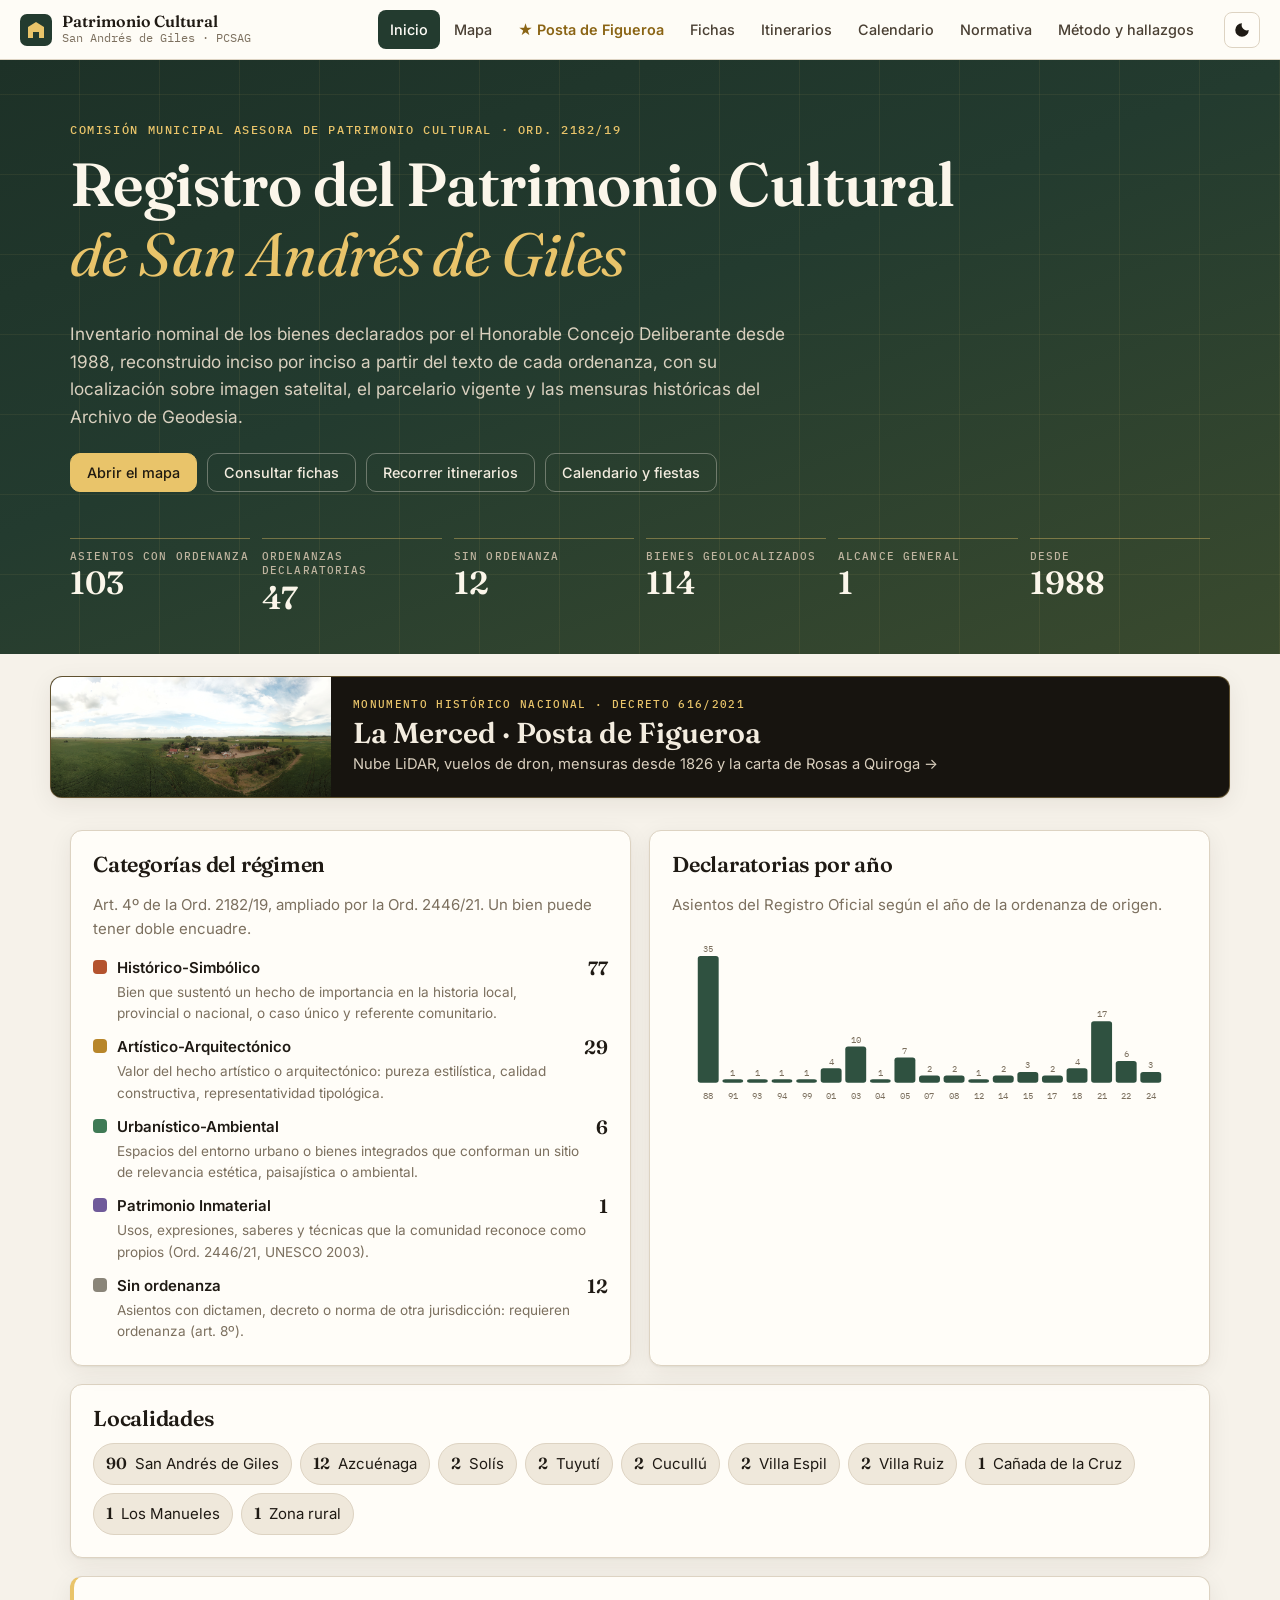
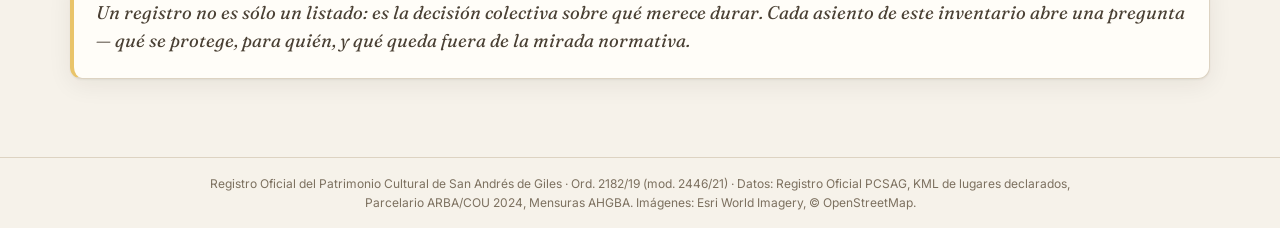
==== commit 506b0a68: "Pestaña especial Posta de Figueroa, botón de regreso y corrección de declaratorias nacionales - Nuev" ====
--- a/index.html
+++ b/index.html
@@ -14,7 +14,7 @@
 <meta name="apple-mobile-web-app-capable" content="yes">
 <meta name="apple-mobile-web-app-status-bar-style" content="black-translucent">
 <link rel="stylesheet" href="vendor/leaflet/leaflet.css">
-<link rel="stylesheet" href="css/styles.css?v=2.2">
+<link rel="stylesheet" href="css/styles.css?v=2.3">
 <script>
   // Limpieza inmediata de Service Worker y caché antigua
   if ('serviceWorker' in navigator) {
@@ -39,6 +39,7 @@
   <nav class="tabs" aria-label="Secciones">
     <a href="#/" data-r="inicio">Inicio</a>
     <a href="#/mapa" data-r="mapa">Mapa</a>
+    <a href="#/posta" data-r="posta" class="tab-posta">★ Posta de Figueroa</a>
     <a href="#/fichas" data-r="fichas">Fichas</a>
     <a href="#/itinerarios" data-r="itinerarios">Itinerarios</a>
     <a href="#/calendario" data-r="calendario">Calendario</a>
@@ -67,6 +68,10 @@
       </div>
       <dl class="stats" id="stats"></dl>
     </div>
+    <a class="posta-banner" href="#/posta">
+      <img src="posta-figueroa/img/dron-pano-01.jpg" alt="" loading="lazy">
+      <span class="pb-txt"><small>Monumento Histórico Nacional · Decreto 616/2021</small><b>La Merced · Posta de Figueroa</b><em>Nube LiDAR, vuelos de dron, mensuras desde 1826 y la carta de Rosas a Quiroga →</em></span>
+    </a>
     <div class="wrap">
       <div class="grid2">
         <article class="panel">
@@ -311,6 +316,50 @@
   <section class="view" id="v-acerca">
     <div class="wrap prose" id="acerca"></div>
   </section>
+  <!-- POSTA DE FIGUEROA -->
+  <section class="view" id="v-posta">
+    <div class="pf-hero">
+      <video class="pf-bg" src="posta-figueroa/media/hero-posta.mp4" poster="posta-figueroa/img/hero-posta.jpg" autoplay muted loop playsinline preload="metadata" aria-hidden="true"></video>
+      <div class="pf-in">
+        <p class="kicker">Asiento Nº 1 del Registro · Cuartel VII · Camino Real al Alto Perú</p>
+        <h1>La Merced<br><em>Posta de Figueroa</em></h1>
+        <p class="pf-lede">El bien más importante del patrimonio gilense: casco de estancia colonial, posta del Camino Real, escenario de la carta que Rosas escribió a Quiroga el 20 de diciembre de 1834. Declarado en los tres niveles del Estado.</p>
+        <div class="hero-cta">
+          <a class="btn primary" href="posta-figueroa/">Entrar a la web de la Posta</a>
+          <a class="btn" href="posta-figueroa/#nube">Recorrer la nube 3D</a>
+          <a class="btn" href="#/ficha/1">Ficha del Registro</a>
+          <a class="btn" href="#/mapa/1">Ver en el mapa</a>
+        </div>
+      </div>
+    </div>
+    <div class="wrap">
+      <ol class="pf-ladder" aria-label="Declaratorias">
+        <li><small>Municipal · 1988</small><b>Ordenanza 49/88</b><span>Monumento Histórico de San Andrés de Giles</span></li>
+        <li><small>Provincial · 1990</small><b>Ley 10.965</b><span>Monumento Histórico Provincial</span></li>
+        <li><small>Nacional · 2021</small><b>Decreto PEN 616/2021</b><span>Monumento Histórico Nacional</span></li>
+      </ol>
+      <p class="pf-note">Con el <a href="#/ficha/19">sepulcro de Enrique José de Larrañaga</a> (Sepulcro Histórico Nacional, Decreto 633/2017), es uno de los dos bienes del partido con declaratoria nacional, y el único edificio.</p>
+
+      <h2 class="pf-h">Una web propia para un monumento propio</h2>
+      <div class="pf-cards">
+        <a class="pf-card" href="posta-figueroa/#nube"><img src="posta-figueroa/img/nube-altimetria.jpg" alt="" loading="lazy"><span><small>Relevamiento 2021</small><b>Nube de puntos LiDAR</b>Cinco millones de puntos del escaneo láser: girá, caminá el patio, entrá a la galería.</span></a>
+        <a class="pf-card" href="posta-figueroa/#dron"><img src="posta-figueroa/img/dron-pano-02.jpg" alt="" loading="lazy"><span><small>4 de marzo de 2021</small><b>Vuelos de dron</b>Panorámicas aéreas, clips en 4K y las trayectorias GPS sobre el satélite.</span></a>
+        <a class="pf-card" href="posta-figueroa/#territorio"><img src="posta-figueroa/img/mens-189-c.jpg" alt="" loading="lazy"><span><small>Atlas de mensuras · 1826–1923</small><b>El suelo medido</b>Cómo se partió la estancia de los Figueroa y qué caminos anotaron los agrimensores.</span></a>
+        <a class="pf-card" href="posta-figueroa/#postas"><img src="posta-figueroa/img/sat-cuartel.jpg" alt="" loading="lazy"><span><small>Abierto en 1663</small><b>Camino de postas</b>Tres o cuatro leguas: la medida de un caballo entre el Sauce y el Río Areco.</span></a>
+        <a class="pf-card" href="posta-figueroa/#carta"><img src="posta-figueroa/img/libro-26.jpg" alt="" loading="lazy"><span><small>20 de diciembre de 1834</small><b>La Carta de la Hacienda de Figueroa</b>Rosas a Quiroga, sobre la Constitución y el tiempo de la Nación.</span></a>
+        <a class="pf-card" href="posta-figueroa/#francisco"><img src="posta-figueroa/img/pared-patio-dormitorios.jpg" alt="" loading="lazy"><span><small>Lectura contemporánea</small><b>Francisco y la carta</b>«El todo es superior a la parte»: la pregunta por el pueblo antes que por la forma.</span></a>
+        <a class="pf-card" href="posta-figueroa/#conservacion"><img src="posta-figueroa/img/pared-sur-dormitorios.jpg" alt="" loading="lazy"><span><small>Informe CNMLBH 2021</small><b>Estado de conservación</b>Forma bien conservada, materia con deterioro mediano: qué cuidar primero.</span></a>
+        <a class="pf-card" href="posta-figueroa/#cronologia"><img src="posta-figueroa/img/plano-1972.jpg" alt="" loading="lazy"><span><small>1711–2021</small><b>Cronología</b>De Tomás Figueroa a la declaratoria nacional, año por año.</span></a>
+      </div>
+
+      <div class="pf-split">
+        <figure><video src="posta-figueroa/media/dron-0097.mp4" poster="posta-figueroa/img/dron-0097.jpg" controls muted playsinline preload="none"></video><figcaption>Vuelo de dron sobre el casco, 4 de marzo de 2021.</figcaption></figure>
+        <figure><video src="posta-figueroa/media/nube-orbita.mp4" poster="posta-figueroa/img/nube-orbita.jpg" controls muted playsinline preload="none"></video><figcaption>El casco en la nube de puntos del escaneo láser de 2021.</figcaption></figure>
+      </div>
+      <p class="pf-q">¿Qué hace que un lugar sea monumento: lo que pasó en él, o lo que todavía somos capaces de leer en sus muros, sus caminos y sus papeles?</p>
+    </div>
+  </section>
+
 </main>
 
 <footer class="foot">
@@ -325,6 +374,10 @@
     <svg viewBox="0 0 24 24"><path d="M20.5 3l-.16.03L15 5.1 9 3 3.36 4.9c-.21.07-.36.25-.36.48V20.5c0 .28.22.5.5.5l.16-.03L9 18.9l6 2.1 5.64-1.9c.21-.07.36-.25.36-.48V3.5c0-.28-.22-.5-.5-.5zM15 19l-6-2.11V5l6 2.11V19z"/></svg>
     <span>Mapa</span>
   </a>
+  <a href="#/posta" data-r="posta">
+    <svg viewBox="0 0 24 24"><path d="M12 2l2.9 6.6 7.1.6-5.4 4.7 1.6 7.1L12 17.3 5.8 21l1.6-7.1L2 9.2l7.1-.6z"/></svg>
+    <span>Posta</span>
+  </a>
   <a href="#/fichas" data-r="fichas">
     <svg viewBox="0 0 24 24"><path d="M19 3H5c-1.1 0-2 .9-2 2v14c0 1.1.9 2 2 2h14c1.1 0 2-.9 2-2V5c0-1.1-.9-2-2-2zm-5 14H7v-2h7v2zm3-4H7v-2h10v2zm0-4H7V7h10v2z"/></svg>
     <span>Fichas</span>
@@ -343,6 +396,6 @@
 
 
 <script src="vendor/leaflet/leaflet.js"></script>
-<script src="js/app.js?v=2.2"></script>
+<script src="js/app.js?v=2.3"></script>
 </body>
 </html>
--- a/css/styles.css
+++ b/css/styles.css
@@ -49,7 +49,7 @@
 .brand{display:flex;align-items:center;gap:10px;text-decoration:none;color:var(--ink);min-width:0}
 .brand svg{width:32px;height:32px;flex:none}.b-bg{fill:#233b2f}.b-fg{fill:#e9c46a}
 .brand b{display:block;font:600 1rem/1.1 var(--serif)}.brand small{display:block;font:400 .72rem/1.3 var(--mono);color:var(--ink-3)}
-.tabs{display:flex;gap:2px;margin-left:auto;overflow-x:auto;scrollbar-width:none}
+.tabs{display:flex;gap:2px;margin-left:auto;overflow-x:auto;scrollbar-width:none;min-width:0}
 .tabs a{padding:8px 12px;border-radius:8px;text-decoration:none;color:var(--ink-2);font-weight:500;font-size:.9rem;white-space:nowrap}
 .tabs a:hover{background:var(--surface-2)}
 .tabs a.on{background:var(--brand);color:var(--surface)}
@@ -666,3 +666,45 @@
   color: var(--ink-2);
 }
 .itin-card-mode-badge b { color: var(--brand); }
+
+/* ---- Posta de Figueroa: pestaña especial ---- */
+.tabs a.tab-posta{color:var(--accent-ink);font-weight:600}
+.tabs a.tab-posta.on{background:var(--accent);color:#1f1a10}
+.posta-banner{display:grid;grid-template-columns:minmax(0,280px) 1fr;align-items:stretch;max-width:1180px;margin:22px auto 0;width:calc(100% - 40px);border-radius:var(--r);overflow:hidden;text-decoration:none;color:#f3ecdf;background:#17140f;box-shadow:var(--shadow);border:1px solid rgba(233,196,106,.35)}
+.posta-banner img{width:100%;height:100%;object-fit:cover;min-height:120px}
+.pb-txt{padding:18px 22px;display:flex;flex-direction:column;justify-content:center;gap:4px}
+.pb-txt small{font:500 .7rem/1.3 var(--mono);letter-spacing:.12em;text-transform:uppercase;color:var(--accent)}
+.pb-txt b{font:600 clamp(1.3rem,2.6vw,1.8rem)/1.15 var(--serif)}
+.pb-txt em{color:#d9cfbe;font-style:normal;font-size:.92rem}
+.posta-banner:hover{border-color:var(--accent)}
+.pf-hero{position:relative;min-height:min(78vh,720px);display:flex;align-items:flex-end;background:#0b0a08;color:#f3ecdf;overflow:hidden}
+.pf-bg{position:absolute;inset:0;width:100%;height:100%;object-fit:cover;opacity:.72}
+.pf-hero::after{content:"";position:absolute;inset:0;background:linear-gradient(180deg,rgba(11,10,8,.15) 0%,rgba(11,10,8,.35) 45%,rgba(11,10,8,.92) 100%);pointer-events:none}
+.pf-in{position:relative;z-index:1;max-width:1180px;width:100%;margin:0 auto;padding:48px 20px 40px}
+.pf-in .kicker{color:var(--accent)}
+.pf-in h1{color:#fbf6ea;font-size:clamp(2.4rem,6.5vw,4.8rem);line-height:1}
+.pf-in h1 em{color:var(--accent);font-weight:400}
+.pf-lede{max-width:62ch;font-size:1.06rem;color:#e6dccb}
+.pf-hero .btn{background:rgba(0,0,0,.25);color:#f3ecdf;border-color:rgba(243,236,223,.4)}
+.pf-hero .btn.primary{background:var(--accent);border-color:var(--accent);color:#1f1a10}
+.pf-ladder{list-style:none;padding:0;margin:0;display:grid;grid-template-columns:repeat(3,1fr);gap:0;border:1px solid var(--line);border-radius:var(--r);overflow:hidden;background:var(--surface)}
+.pf-ladder li{padding:18px 20px;border-right:1px solid var(--line);display:flex;flex-direction:column;gap:2px}
+.pf-ladder li:last-child{border-right:0;background:color-mix(in srgb,var(--accent) 16%,var(--surface))}
+.pf-ladder small{font:500 .7rem/1.3 var(--mono);letter-spacing:.12em;text-transform:uppercase;color:var(--ink-3)}
+.pf-ladder b{font:600 1.1rem/1.2 var(--serif)}
+.pf-ladder span{color:var(--ink-2);font-size:.9rem}
+.pf-note{color:var(--ink-2);margin:12px 2px 0;font-size:.92rem}
+.pf-h{margin:2.4rem 0 1rem;font-size:1.6rem}
+.pf-cards{display:grid;grid-template-columns:repeat(auto-fill,minmax(250px,1fr));gap:16px}
+.pf-card{display:flex;flex-direction:column;text-decoration:none;color:var(--ink);background:var(--surface);border:1px solid var(--line);border-radius:var(--r);overflow:hidden;box-shadow:var(--shadow);transition:transform .15s,border-color .15s}
+.pf-card:hover{transform:translateY(-2px);border-color:var(--accent-ink)}
+.pf-card img{aspect-ratio:16/10;object-fit:cover;width:100%;background:var(--surface-2)}
+.pf-card span{padding:14px 16px 16px;color:var(--ink-2);font-size:.9rem;display:flex;flex-direction:column;gap:3px}
+.pf-card small{font:500 .68rem/1.3 var(--mono);letter-spacing:.1em;text-transform:uppercase;color:var(--accent-ink)}
+.pf-card b{font:600 1.08rem/1.2 var(--serif);color:var(--ink)}
+.pf-split{display:grid;grid-template-columns:1fr 1fr;gap:16px;margin-top:2.2rem}
+.pf-split figure{margin:0}.pf-split video{width:100%;aspect-ratio:4/5;object-fit:cover;border-radius:var(--r);background:#000;display:block}
+.pf-split figcaption{font-size:.82rem;color:var(--ink-3);margin-top:6px}
+.pf-q{font:italic 400 1.25rem/1.45 var(--serif);color:var(--ink-2);max-width:60ch;margin:2.4rem auto 1rem;text-align:center}
+@media (max-width:760px){.pf-ladder{grid-template-columns:1fr}.pf-ladder li{border-right:0;border-bottom:1px solid var(--line)}.pf-split{grid-template-columns:1fr}.posta-banner{grid-template-columns:1fr;width:calc(100% - 32px)}.posta-banner img{max-height:150px}}
+.top .brand{flex:none}
